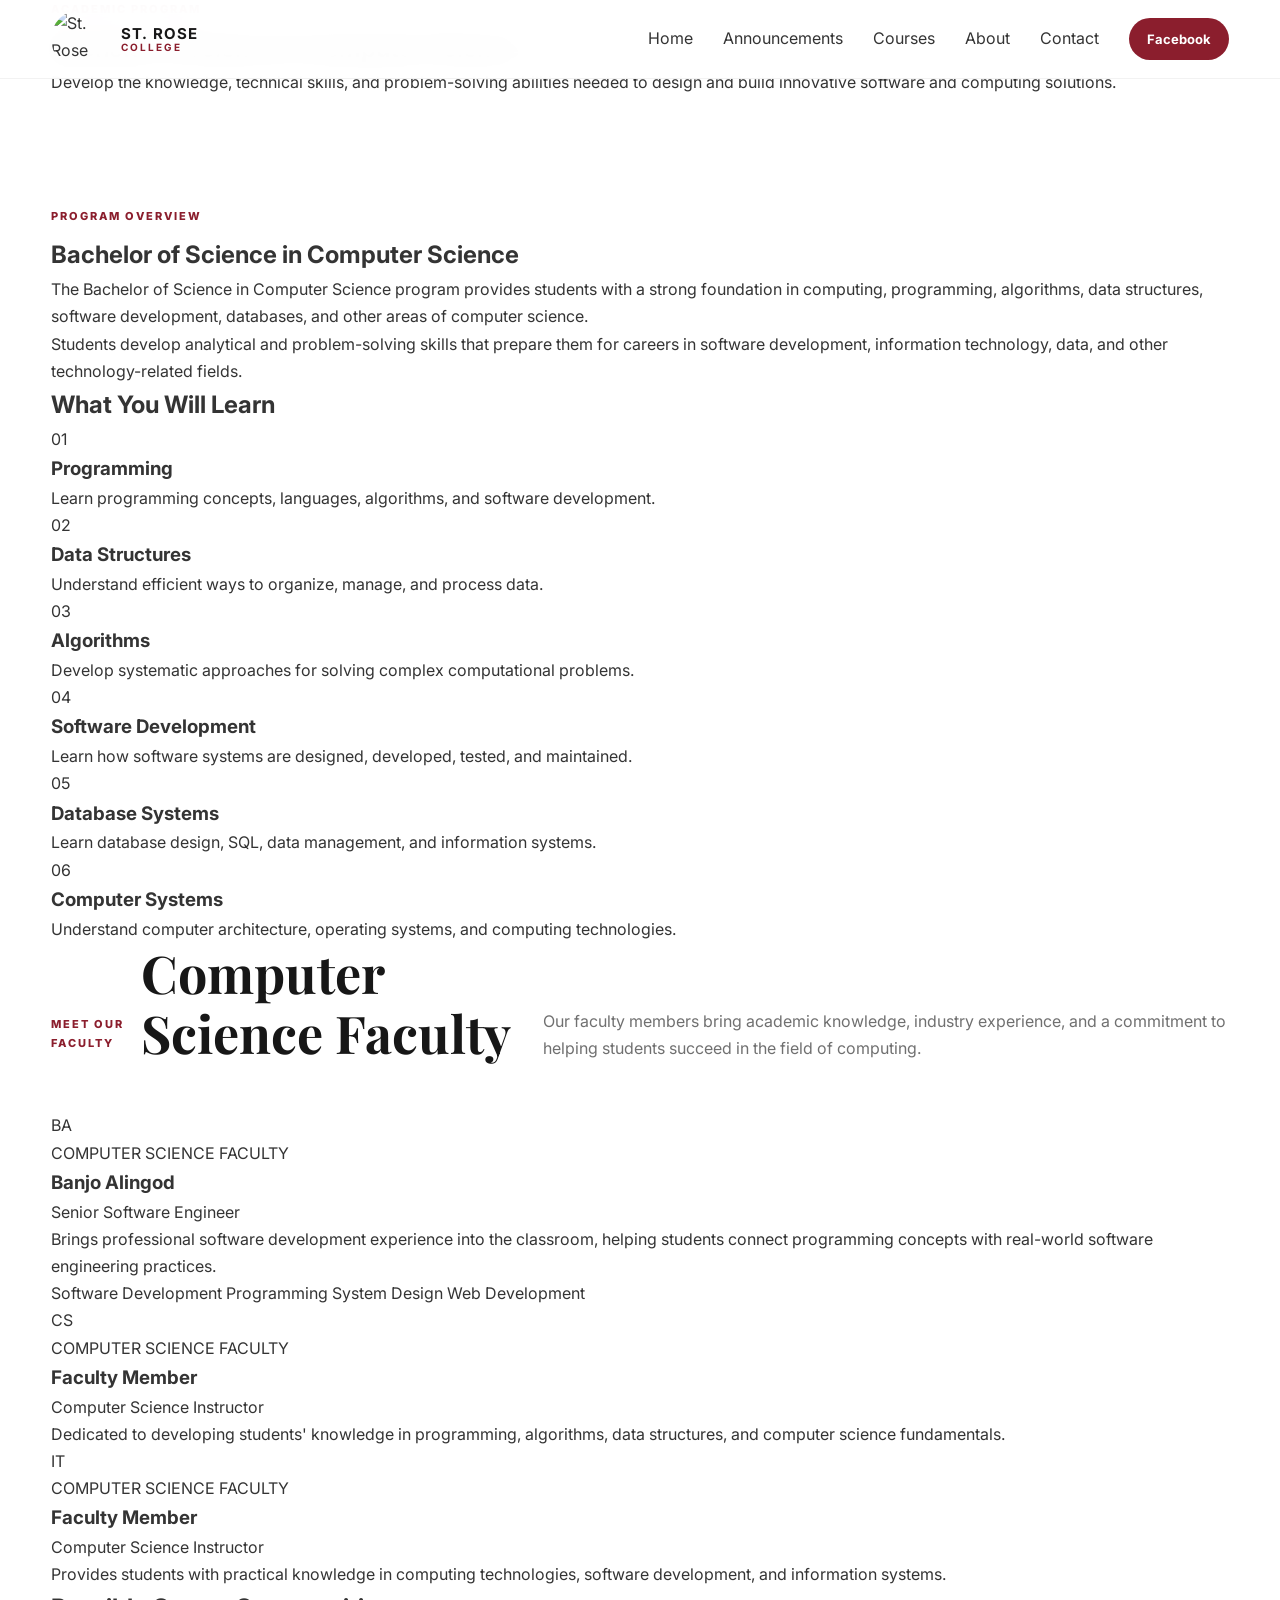
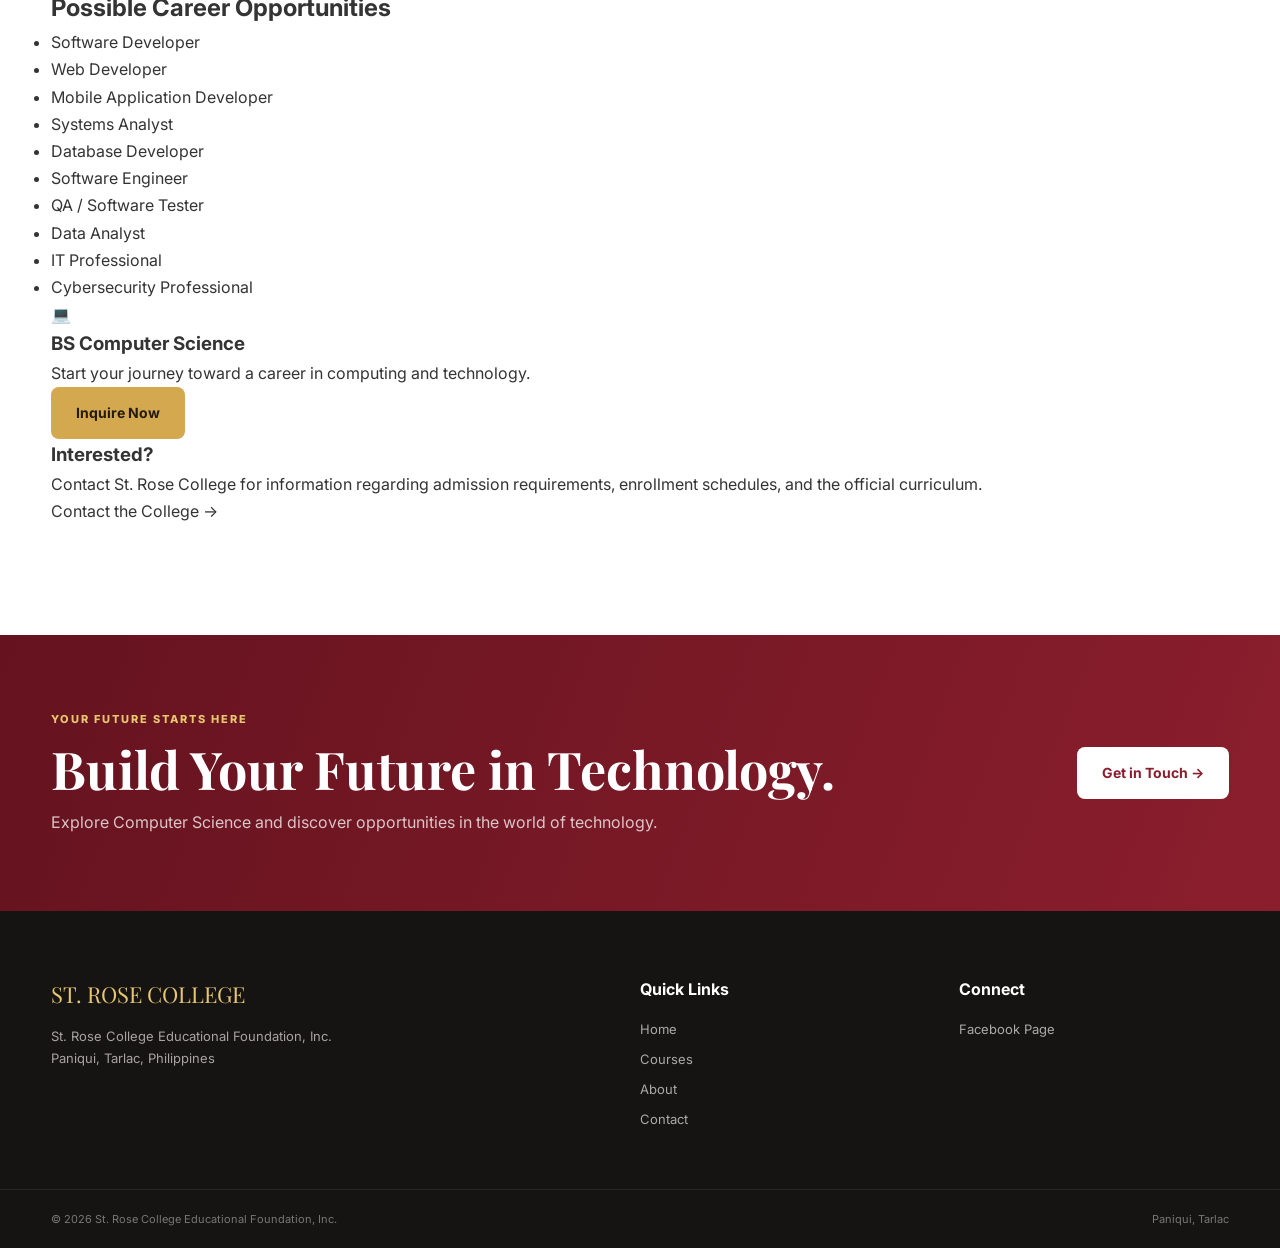
==== computer-science.html @ 17076dbb "Add files via upload" ====
<!DOCTYPE html>
<html lang="en">

<head>

    <meta charset="UTF-8">

    <meta
        name="viewport"
        content="width=device-width, initial-scale=1.0"
    >

    <title>BS Computer Science | St. Rose College</title>

    <link rel="stylesheet" href="style.css">

    <link
        rel="preconnect"
        href="https://fonts.googleapis.com"
    >

    <link
        rel="preconnect"
        href="https://fonts.gstatic.com"
        crossorigin
    >

    <link
        href="https://fonts.googleapis.com/css2?family=Inter:wght@400;500;600;700;800&family=Playfair+Display:wght@600;700;800&display=swap"
        rel="stylesheet"
    >

</head>

<body>


<!-- HEADER -->

<header class="header">

    <div class="container nav-container">

        <a href="index.html" class="logo">

            <img
                src="images/st-rose-logo.jpg"
                alt="St. Rose College Logo"
                class="college-logo"
            >

            <div class="logo-text">

                <strong>ST. ROSE</strong>

                <span>COLLEGE</span>

            </div>

        </a>


        <nav class="navbar">

            <a href="index.html">
                Home
            </a>

            <a href="index.html#announcements">
                Announcements
            </a>

            <a href="index.html#courses">
                Courses
            </a>

            <a href="index.html#about">
                About
            </a>

            <a href="index.html#contact">
                Contact
            </a>

            <a
                href="https://www.facebook.com/officialstrosecollege2002/"
                target="_blank"
                class="nav-facebook"
            >
                Facebook
            </a>

        </nav>

    </div>

</header>


<!-- PROGRAM HERO -->

<section class="program-hero">

    <div class="container">

        <span class="section-label">
            ACADEMIC PROGRAM
        </span>

        <h1>
            Bachelor of Science in
            <span>Computer Science</span>
        </h1>

        <p>
            Develop the knowledge, technical skills, and problem-solving
            abilities needed to design and build innovative software
            and computing solutions.
        </p>

    </div>

</section>


<!-- PROGRAM CONTENT -->

<section class="section">

    <div class="container program-grid">


        <!-- MAIN CONTENT -->

        <main class="program-content">

            <span class="section-label">
                PROGRAM OVERVIEW
            </span>

            <h2>
                Bachelor of Science in Computer Science
            </h2>

            <p>
                The Bachelor of Science in Computer Science program
                provides students with a strong foundation in computing,
                programming, algorithms, data structures, software
                development, databases, and other areas of computer science.
            </p>

            <p>
                Students develop analytical and problem-solving skills
                that prepare them for careers in software development,
                information technology, data, and other technology-related
                fields.
            </p>


            <h2 class="program-subtitle">
                What You Will Learn
            </h2>

            <div class="learning-grid">

                <div class="learning-card">
                    <span>01</span>
                    <h3>Programming</h3>
                    <p>
                        Learn programming concepts, languages,
                        algorithms, and software development.
                    </p>
                </div>

                <div class="learning-card">
                    <span>02</span>
                    <h3>Data Structures</h3>
                    <p>
                        Understand efficient ways to organize,
                        manage, and process data.
                    </p>
                </div>

                <div class="learning-card">
                    <span>03</span>
                    <h3>Algorithms</h3>
                    <p>
                        Develop systematic approaches for solving
                        complex computational problems.
                    </p>
                </div>

                <div class="learning-card">
                    <span>04</span>
                    <h3>Software Development</h3>
                    <p>
                        Learn how software systems are designed,
                        developed, tested, and maintained.
                    </p>
                </div>

                <div class="learning-card">
                    <span>05</span>
                    <h3>Database Systems</h3>
                    <p>
                        Learn database design, SQL, data management,
                        and information systems.
                    </p>
                </div>

                <div class="learning-card">
                    <span>06</span>
                    <h3>Computer Systems</h3>
                    <p>
                        Understand computer architecture, operating
                        systems, and computing technologies.
                    </p>
                </div>

            </div>

<!-- =========================================
     COMPUTER SCIENCE FACULTY
     ========================================= -->

<section class="faculty-section">

    <div class="section-heading">

        <span class="section-label">
            MEET OUR FACULTY
        </span>

        <h2>
            Computer Science Faculty
        </h2>

        <p>
            Our faculty members bring academic knowledge,
            industry experience, and a commitment to helping
            students succeed in the field of computing.
        </p>

    </div>


    <div class="faculty-grid">

        <!-- BANJO ALINGOD -->

        <article class="faculty-card featured-faculty">

            <div class="faculty-photo">

                <div class="faculty-initials">
                    BA
                </div>

            </div>

            <div class="faculty-info">

                <span class="faculty-role">
                    COMPUTER SCIENCE FACULTY
                </span>

                <h3>
                    Banjo Alingod
                </h3>

                <p class="faculty-position">
                    Senior Software Engineer
                </p>

                <p>
                    Brings professional software development experience
                    into the classroom, helping students connect
                    programming concepts with real-world software
                    engineering practices.
                </p>

                <div class="faculty-skills">

                    <span>Software Development</span>
                    <span>Programming</span>
                    <span>System Design</span>
                    <span>Web Development</span>

                </div>

            </div>

        </article>


        <!-- FACULTY 2 -->

        <article class="faculty-card">

            <div class="faculty-photo">

                <div class="faculty-initials">
                    CS
                </div>

            </div>

            <div class="faculty-info">

                <span class="faculty-role">
                    COMPUTER SCIENCE FACULTY
                </span>

                <h3>
                    Faculty Member
                </h3>

                <p class="faculty-position">
                    Computer Science Instructor
                </p>

                <p>
                    Dedicated to developing students' knowledge in
                    programming, algorithms, data structures, and
                    computer science fundamentals.
                </p>

            </div>

        </article>


        <!-- FACULTY 3 -->

        <article class="faculty-card">

            <div class="faculty-photo">

                <div class="faculty-initials">
                    IT
                </div>

            </div>

            <div class="faculty-info">

                <span class="faculty-role">
                    COMPUTER SCIENCE FACULTY
                </span>

                <h3>
                    Faculty Member
                </h3>

                <p class="faculty-position">
                    Computer Science Instructor
                </p>

                <p>
                    Provides students with practical knowledge in
                    computing technologies, software development,
                    and information systems.
                </p>

            </div>

        </article>

    </div>

</section>


            <h2 class="program-subtitle">
                Possible Career Opportunities
            </h2>

            <ul class="career-list">

                <li>Software Developer</li>

                <li>Web Developer</li>

                <li>Mobile Application Developer</li>

                <li>Systems Analyst</li>

                <li>Database Developer</li>

                <li>Software Engineer</li>

                <li>QA / Software Tester</li>

                <li>Data Analyst</li>

                <li>IT Professional</li>

                <li>Cybersecurity Professional</li>

            </ul>

        </main>


        <!-- SIDEBAR -->

        <aside class="program-sidebar">

            <div class="program-card">

                <div class="program-card-icon">
                    💻
                </div>

                <h3>
                    BS Computer Science
                </h3>

                <p>
                    Start your journey toward a career
                    in computing and technology.
                </p>

                <a
                    href="index.html#contact"
                    class="btn btn-primary"
                >
                    Inquire Now
                </a>

            </div>


            <div class="program-card">

                <h3>
                    Interested?
                </h3>

                <p>
                    Contact St. Rose College for information
                    regarding admission requirements,
                    enrollment schedules, and the official
                    curriculum.
                </p>

                <a
                    href="https://www.facebook.com/officialstrosecollege2002/"
                    target="_blank"
                    class="course-link"
                >
                    Contact the College →
                </a>

            </div>

        </aside>

    </div>

</section>


<!-- CTA -->

<section class="cta">

    <div class="container cta-content">

        <div>

            <span class="section-label">
                YOUR FUTURE STARTS HERE
            </span>

            <h2>
                Build Your Future in Technology.
            </h2>

            <p>
                Explore Computer Science and discover
                opportunities in the world of technology.
            </p>

        </div>

        <a
            href="index.html#contact"
            class="btn btn-light"
        >
            Get in Touch →
        </a>

    </div>

</section>


<!-- FOOTER -->

<footer class="footer">

    <div class="container footer-grid">

        <div>

            <div class="footer-logo">
                ST. ROSE COLLEGE
            </div>

            <p>
                St. Rose College Educational Foundation, Inc.
            </p>

            <p>
                Paniqui, Tarlac, Philippines
            </p>

        </div>


        <div>

            <h4>
                Quick Links
            </h4>

            <a href="index.html">
                Home
            </a>

            <a href="index.html#courses">
                Courses
            </a>

            <a href="index.html#about">
                About
            </a>

            <a href="index.html#contact">
                Contact
            </a>

        </div>


        <div>

            <h4>
                Connect
            </h4>

            <a
                href="https://www.facebook.com/officialstrosecollege2002/"
                target="_blank"
            >
                Facebook Page
            </a>

        </div>

    </div>


    <div class="footer-bottom">

        <div class="container">

            <span>
                © <span id="year"></span>
                St. Rose College Educational Foundation, Inc.
            </span>

            <span>
                Paniqui, Tarlac
            </span>

        </div>

    </div>

</footer>


<script>

    document.getElementById("year").textContent =
        new Date().getFullYear();

</script>

</body>

</html>
---- style.css ----
/* =========================================
   ST. ROSE COLLEGE WEBSITE
   ========================================= */

:root {
    --primary: #8b1e2d;
    --primary-dark: #65131f;
    --secondary: #d4a84f;

    --dark: #171717;
    --text: #343434;
    --muted: #707070;

    --light: #f7f5f1;
    --white: #ffffff;

    --border: #e7e2da;

    --shadow:
        0 20px 50px rgba(0, 0, 0, 0.08);

    --radius: 16px;
}


/* =========================================
   RESET
   ========================================= */

* {
    margin: 0;
    padding: 0;
    box-sizing: border-box;
}

html {
    scroll-behavior: smooth;
}

body {
    font-family: "Inter", sans-serif;
    color: var(--text);
    background: var(--white);
    line-height: 1.7;
}

a {
    color: inherit;
    text-decoration: none;
}

button {
    font-family: inherit;
}

.container {
    width: min(1180px, 92%);
    margin: auto;
}


/* =========================================
   HEADER
   ========================================= */

.header {
    position: fixed;
    top: 0;
    left: 0;
    width: 100%;
    z-index: 1000;

    background: rgba(255, 255, 255, 0.96);

    border-bottom: 1px solid rgba(0, 0, 0, 0.05);

    backdrop-filter: blur(15px);
}

.nav-container {
    min-height: 78px;

    display: flex;
    align-items: center;
    justify-content: space-between;
}


/* LOGO */

.logo {
    display: flex;
    align-items: center;
    gap: 12px;
}

.college-logo {
    width: 58px;
    height: 58px;
    object-fit: contain;
    border-radius: 50%;
    display: block;
}

.logo-text {
    display: flex;
    flex-direction: column;
    line-height: 1.05;
}

.logo-text strong {
    font-size: 15px;
    letter-spacing: 1px;
    color: #171717;
}

.logo-text span {
    color: #8b1e2d;
    font-size: 10px;
    letter-spacing: 2px;
    font-weight: 700;
}

/* NAVIGATION */

.navbar {
    display: flex;
    align-items: center;
    gap: 30px;
}

.nav-link {
    font-size: 14px;
    font-weight: 600;
    color: var(--text);

    transition: 0.3s;
}

.nav-link:hover,
.nav-link.active {
    color: var(--primary);
}

.nav-facebook {
    padding: 10px 18px;

    border-radius: 30px;

    background: var(--primary);

    color: var(--white);

    font-size: 13px;
    font-weight: 700;

    transition: 0.3s;
}

.nav-facebook:hover {
    background: var(--primary-dark);
    transform: translateY(-2px);
}

.menu-toggle {
    display: none;

    border: 0;
    background: transparent;

    font-size: 28px;

    cursor: pointer;
}


/* =========================================
   HERO
   ========================================= */

.hero {
    min-height: 780px;

    position: relative;

    display: flex;
    align-items: center;

    background:
        linear-gradient(
            120deg,
            #3e0d15,
            #7f1c2b 55%,
            #3e0d15
        );

    color: var(--white);

    overflow: hidden;
}

.hero::before {
    content: "";

    position: absolute;

    width: 600px;
    height: 600px;

    border-radius: 50%;

    border: 1px solid rgba(255, 255, 255, 0.12);

    right: -200px;
    top: -150px;
}

.hero::after {
    content: "";

    position: absolute;

    width: 400px;
    height: 400px;

    border-radius: 50%;

    border: 1px solid rgba(212, 168, 79, 0.2);

    left: -180px;
    bottom: -150px;
}

.hero-content {
    position: relative;
    z-index: 2;

    max-width: 800px;

    padding-top: 80px;
}

.hero-badge {
    display: inline-block;

    padding: 8px 14px;

    margin-bottom: 22px;

    border: 1px solid rgba(255,255,255,.35);

    border-radius: 30px;

    color: #f3d98e;

    font-size: 11px;

    font-weight: 800;

    letter-spacing: 2px;
}

.hero h1 {
    max-width: 780px;

    font-family: "Playfair Display", serif;

    font-size: clamp(48px, 7vw, 82px);

    line-height: 1.05;

    margin-bottom: 25px;
}

.hero h1 span {
    color: #e7c66f;
}

.hero p {
    max-width: 680px;

    font-size: 18px;

    color: rgba(255,255,255,.82);

    margin-bottom: 35px;
}

.hero-buttons {
    display: flex;
    gap: 15px;
    flex-wrap: wrap;
}


/* BUTTONS */

.btn {
    display: inline-flex;

    align-items: center;
    justify-content: center;

    padding: 14px 25px;

    border-radius: 8px;

    font-size: 14px;
    font-weight: 700;

    border: 0;

    cursor: pointer;

    transition: .3s;
}

.btn-primary {
    background: var(--secondary);
    color: #241b0c;
}

.btn-primary:hover {
    transform: translateY(-3px);

    box-shadow: 0 10px 25px rgba(0,0,0,.18);
}

.btn-outline {
    border: 1px solid rgba(255,255,255,.5);

    color: white;
}

.btn-outline:hover {
    background: white;
    color: var(--primary);
}

.btn-light {
    background: white;
    color: var(--primary);
}

.hero-scroll {
    position: absolute;

    bottom: 30px;
    left: 50%;

    transform: translateX(-50%);

    display: flex;
    flex-direction: column;

    align-items: center;

    color: rgba(255,255,255,.65);

    font-size: 11px;

    letter-spacing: 1px;
}


/* =========================================
   QUICK INFO
   ========================================= */

.quick-info {
    position: relative;

    margin-top: -55px;

    z-index: 10;
}

.quick-grid {
    display: grid;

    grid-template-columns: repeat(3, 1fr);

    background: white;

    box-shadow: var(--shadow);

    border-radius: var(--radius);

    overflow: hidden;
}

.quick-card {
    padding: 28px;

    display: flex;

    align-items: center;

    gap: 18px;

    border-right: 1px solid var(--border);
}

.quick-card:last-child {
    border: 0;
}

.quick-icon {
    width: 48px;
    height: 48px;

    display: grid;
    place-items: center;

    background: #f7e9d1;

    border-radius: 12px;

    font-size: 22px;
}

.quick-card strong {
    display: block;

    font-size: 14px;
}

.quick-card span {
    display: block;

    color: var(--muted);

    font-size: 12px;
}


/* =========================================
   SECTIONS
   ========================================= */

.section {
    padding: 110px 0;
}

.section-heading {
    display: flex;

    justify-content: space-between;

    align-items: end;

    margin-bottom: 50px;
}

.section-heading.centered {
    display: block;

    text-align: center;

    max-width: 720px;

    margin-left: auto;
    margin-right: auto;
}

.section-label {
    display: block;

    margin-bottom: 10px;

    color: var(--primary);

    font-size: 11px;

    font-weight: 800;

    letter-spacing: 2px;
}

.section-heading h2,
.about-content h2,
.cta h2 {
    font-family: "Playfair Display", serif;

    color: var(--dark);

    font-size: clamp(35px, 5vw, 52px);

    line-height: 1.15;
}

.section-heading p {
    margin-top: 15px;

    color: var(--muted);
}

.view-all {
    border: 0;

    background: transparent;

    color: var(--primary);

    font-weight: 700;

    cursor: pointer;
}


/* =========================================
   ANNOUNCEMENTS
   ========================================= */

.announcements {
    background: var(--light);
}

.announcement-grid {
    display: grid;

    grid-template-columns: repeat(3, 1fr);

    gap: 24px;
}

.announcement-card {
    background: white;

    border: 1px solid var(--border);

    border-radius: var(--radius);

    padding: 28px;

    display: flex;

    gap: 20px;

    transition: .3s;
}

.announcement-card:hover {
    transform: translateY(-7px);

    box-shadow: var(--shadow);
}

.announcement-date {
    flex-shrink: 0;

    width: 52px;
    height: 62px;

    display: flex;

    flex-direction: column;

    justify-content: center;
    align-items: center;

    background: var(--primary);

    color: white;

    border-radius: 10px;
}

.announcement-date strong {
    font-size: 20px;
    line-height: 1;
}

.announcement-date span {
    font-size: 9px;

    letter-spacing: 1px;
}

.announcement-tag {
    color: var(--primary);

    font-size: 9px;

    font-weight: 800;

    letter-spacing: 1.5px;
}

.announcement-content h3 {
    margin: 7px 0;

    color: var(--dark);

    font-size: 18px;

    line-height: 1.35;
}

.announcement-content p {
    color: var(--muted);

    font-size: 13px;

    margin-bottom: 15px;
}

.read-more {
    border: 0;

    background: transparent;

    color: var(--primary);

    font-size: 12px;

    font-weight: 800;

    cursor: pointer;
}


/* =========================================
   COURSES
   ========================================= */

.course-grid {
    display: grid;

    grid-template-columns: repeat(4, 1fr);

    gap: 20px;
}

.course-card {
    position: relative;

    padding: 32px 25px;

    border: 1px solid var(--border);

    border-radius: var(--radius);

    background: white;

    overflow: hidden;

    transition: .3s;
}

.course-card:hover {
    transform: translateY(-8px);

    border-color: #d9b866;

    box-shadow: var(--shadow);
}

.course-number {
    position: absolute;

    top: 15px;
    right: 20px;

    color: #e7e0d7;

    font-size: 30px;

    font-weight: 800;
}

.course-icon {
    width: 55px;
    height: 55px;

    display: grid;
    place-items: center;

    margin-bottom: 20px;

    background: #f8ecdb;

    border-radius: 14px;

    font-size: 25px;
}

.course-card h3 {
    margin-bottom: 12px;

    color: var(--dark);

    font-size: 18px;

    line-height: 1.35;
}

.course-card p {
    color: var(--muted);

    font-size: 13px;

    margin-bottom: 18px;
}

.course-card a {
    color: var(--primary);

    font-size: 12px;

    font-weight: 800;
}

.course-note {
    margin-top: 30px;

    padding: 18px 22px;

    border-left: 4px solid var(--secondary);

    background: #faf7f1;

    color: var(--muted);

    font-size: 13px;
}


/* =========================================
   ABOUT
   ========================================= */

.about-section {
    background: var(--light);
}

.about-grid {
    display: grid;

    grid-template-columns: 1fr 1fr;

    gap: 80px;

    align-items: center;
}

.about-image {
    min-height: 500px;

    border-radius: 20px;

    background:
        linear-gradient(
            145deg,
            #7d1928,
            #3c0c14
        );

    display: grid;

    place-items: center;

    position: relative;

    overflow: hidden;
}

.about-image::before {
    content: "";

    position: absolute;

    width: 300px;
    height: 300px;

    border: 1px solid rgba(255,255,255,.2);

    border-radius: 50%;
}

.image-placeholder {
    position: relative;

    z-index: 2;

    color: white;

    text-align: center;
}

.image-placeholder span {
    display: block;

    font-size: 14px;

    letter-spacing: 5px;
}

.image-placeholder strong {
    display: block;

    margin: 10px 0;

    color: #e7c66f;

    font-family: "Playfair Display", serif;

    font-size: 55px;
}

.image-placeholder small {
    letter-spacing: 3px;
}

.about-content h2 {
    margin-bottom: 25px;
}

.about-content h2 span {
    color: var(--primary);
}

.about-content p {
    color: var(--muted);

    margin-bottom: 18px;
}

.about-stats {
    display: flex;

    gap: 35px;

    margin-top: 35px;

    padding-top: 25px;

    border-top: 1px solid var(--border);
}

.about-stats strong {
    display: block;

    color: var(--primary);

    font-size: 25px;
}

.about-stats span {
    font-size: 11px;

    color: var(--muted);
}


/* =========================================
   CTA
   ========================================= */

.cta {
    padding: 75px 0;

    background:
        linear-gradient(
            110deg,
            var(--primary-dark),
            var(--primary)
        );

    color: white;
}

.cta-content {
    display: flex;

    align-items: center;

    justify-content: space-between;

    gap: 30px;
}

.cta .section-label {
    color: #e7c66f;
}

.cta h2 {
    color: white;

    margin-bottom: 10px;
}

.cta p {
    color: rgba(255,255,255,.75);
}


/* =========================================
   CONTACT
   ========================================= */

.contact-grid {
    display: grid;

    grid-template-columns: repeat(3, 1fr);

    gap: 25px;
}

.contact-card {
    padding: 35px;

    text-align: center;

    border: 1px solid var(--border);

    border-radius: var(--radius);

    transition: .3s;
}

.contact-card:hover {
    transform: translateY(-5px);

    box-shadow: var(--shadow);
}

.contact-icon {
    width: 60px;
    height: 60px;

    margin: 0 auto 20px;

    display: grid;
    place-items: center;

    border-radius: 50%;

    background: #f8ecdb;

    font-size: 25px;
}

.contact-card h3 {
    color: var(--dark);

    margin-bottom: 10px;
}

.contact-card p {
    color: var(--muted);

    font-size: 13px;
}

.contact-card a {
    display: inline-block;

    margin-top: 12px;

    color: var(--primary);

    font-size: 12px;

    font-weight: 800;
}


/* =========================================
   FOOTER
   ========================================= */

.footer {
    background: #161313;

    color: white;

    padding-top: 65px;
}

.footer-grid {
    display: grid;

    grid-template-columns: 2fr 1fr 1fr;

    gap: 50px;

    padding-bottom: 50px;
}

.footer-logo {
    color: #e7c66f;

    font-family: "Playfair Display", serif;

    font-size: 22px;

    margin-bottom: 12px;
}

.footer p {
    color: #a9a3a3;

    font-size: 13px;
}

.footer h4 {
    margin-bottom: 15px;
}

.footer-grid a {
    display: block;

    color: #aaa;

    font-size: 13px;

    margin-bottom: 8px;

    transition: .2s;
}

.footer-grid a:hover {
    color: white;
}

.footer-bottom {
    padding: 20px 0;

    border-top: 1px solid rgba(255,255,255,.08);

    color: #777;

    font-size: 11px;
}

.footer-bottom .container {
    display: flex;

    justify-content: space-between;
}


/* =========================================
   MODAL
   ========================================= */

.modal {
    position: fixed;

    inset: 0;

    z-index: 2000;

    background: rgba(0,0,0,.65);

    display: none;

    align-items: center;

    justify-content: center;

    padding: 20px;
}

.modal.show {
    display: flex;
}

.modal-box {
    position: relative;

    width: min(550px, 100%);

    background: white;

    border-radius: 18px;

    padding: 40px;

    box-shadow: 0 30px 80px rgba(0,0,0,.25);

    animation: modalIn .25s ease;
}

@keyframes modalIn {
    from {
        opacity: 0;
        transform: translateY(20px);
    }

    to {
        opacity: 1;
        transform: translateY(0);
    }
}

.modal-box h2 {
    font-family: "Playfair Display", serif;

    color: var(--dark);

    font-size: 32px;

    margin-bottom: 15px;
}

.modal-box p {
    color: var(--muted);

    margin-bottom: 25px;
}

.modal-close {
    position: absolute;

    top: 15px;
    right: 18px;

    width: 35px;
    height: 35px;

    border: 0;

    border-radius: 50%;

    background: #f2f2f2;

    font-size: 22px;

    cursor: pointer;
}


/* =========================================
   RESPONSIVE
   ========================================= */

@media (max-width: 1000px) {

    .course-grid {
        grid-template-columns: repeat(2, 1fr);
    }

    .announcement-grid {
        grid-template-columns: 1fr;
    }

    .about-grid {
        gap: 40px;
    }

}


@media (max-width: 800px) {

    .navbar {
        position: absolute;

        top: 78px;
        left: 0;

        width: 100%;

        background: white;

        padding: 25px;

        flex-direction: column;

        align-items: stretch;

        gap: 18px;

        box-shadow: 0 15px 30px rgba(0,0,0,.08);

        display: none;
    }

    .navbar.open {
        display: flex;
    }

    .nav-facebook {
        text-align: center;
    }

    .menu-toggle {
        display: block;
    }

    .quick-grid {
        grid-template-columns: 1fr;
    }

    .quick-card {
        border-right: 0;
        border-bottom: 1px solid var(--border);
    }

    .about-grid {
        grid-template-columns: 1fr;
    }

    .about-image {
        min-height: 350px;
    }

    .cta-content {
        flex-direction: column;

        align-items: flex-start;
    }

    .contact-grid {
        grid-template-columns: 1fr;
    }

    .footer-grid {
        grid-template-columns: 1fr;
    }

}


@media (max-width: 600px) {

    .hero {
        min-height: 700px;
    }

    .hero h1 {
        font-size: 48px;
    }

    .hero p {
        font-size: 15px;
    }

    .section {
        padding: 80px 0;
    }

    .section-heading {
        display: block;
    }

    .view-all {
        margin-top: 15px;
    }

    .course-grid {
        grid-template-columns: 1fr;
    }

    .announcement-card {
        flex-direction: column;
    }

    .announcement-date {
        width: 55px;
    }

    .about-stats {
        gap: 18px;
        flex-wrap: wrap;
    }

    .footer-bottom .container {
        flex-direction: column;
        gap: 5px;
    }
       .college-logo {
        width: 48px;
        height: 48px;
    }

    .logo-text strong {
        font-size: 13px;
    }

    .logo-text span {
        font-size: 8px;
    }

}
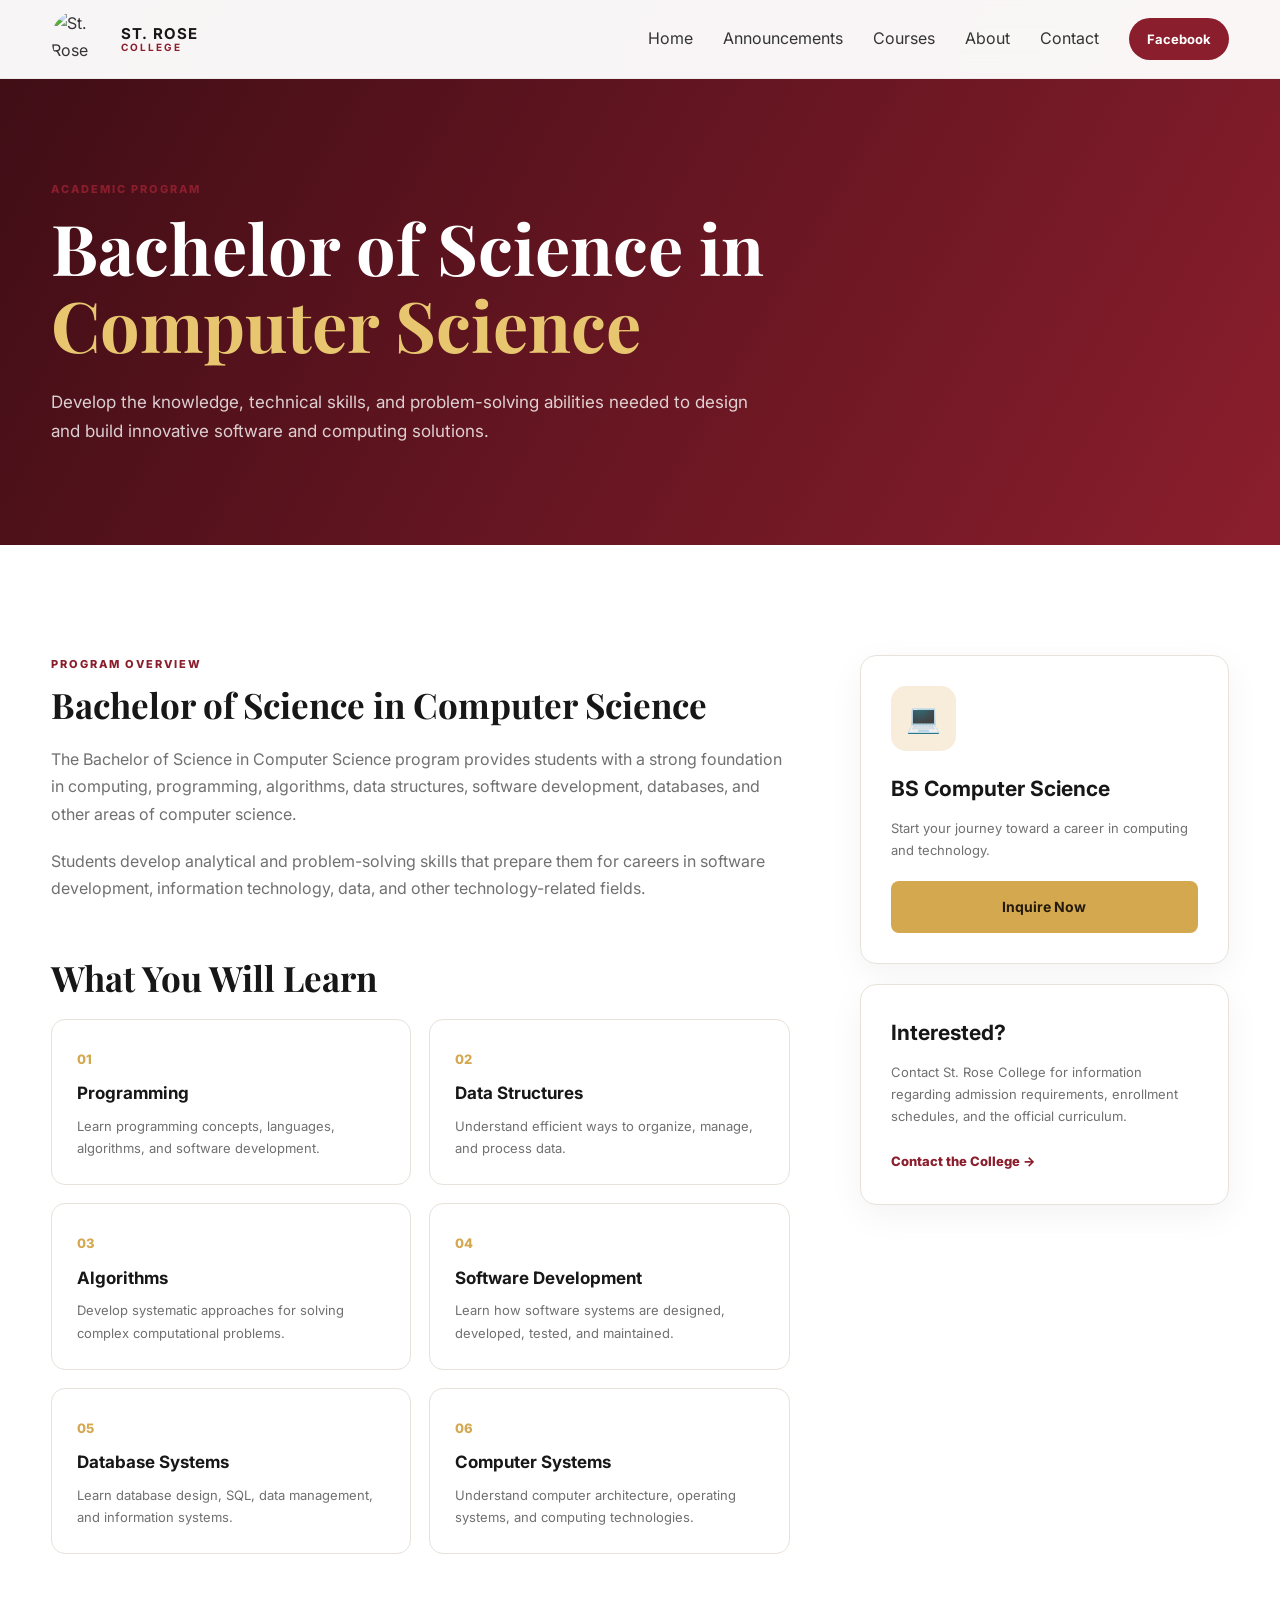
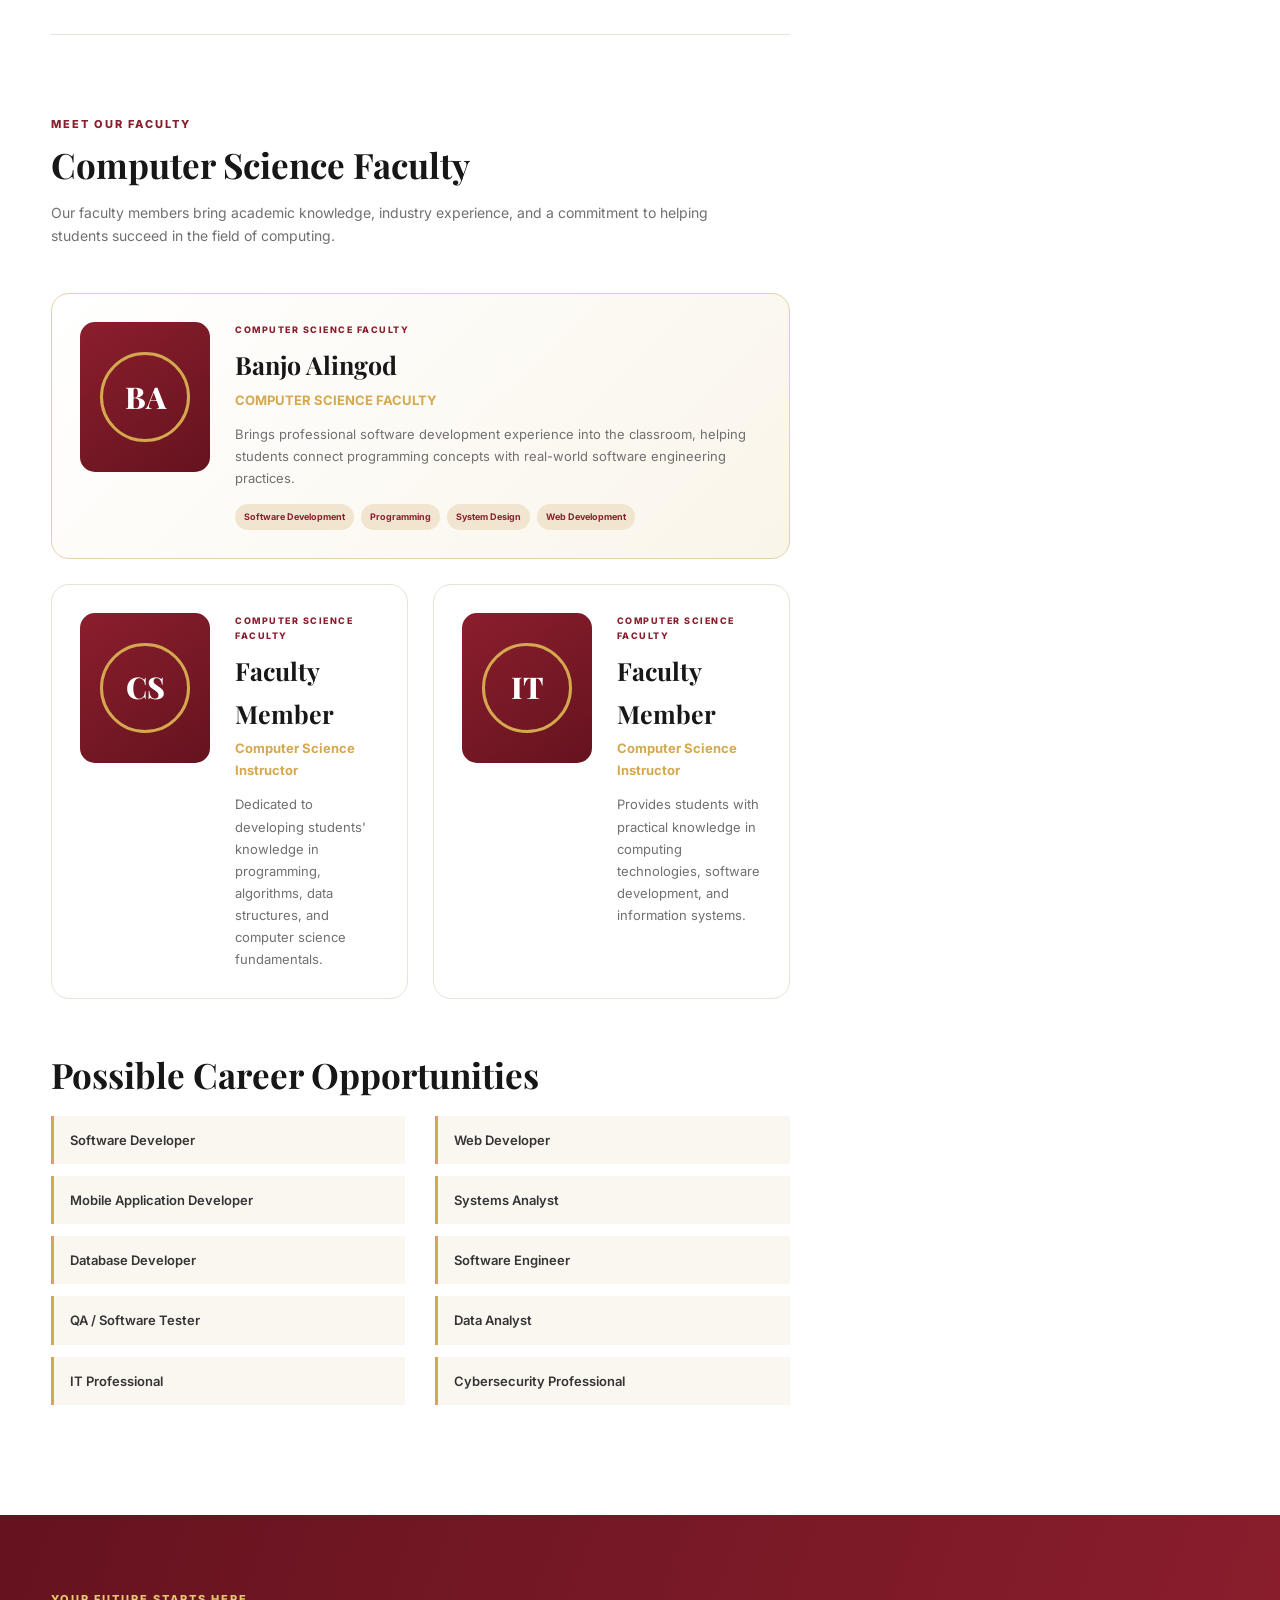
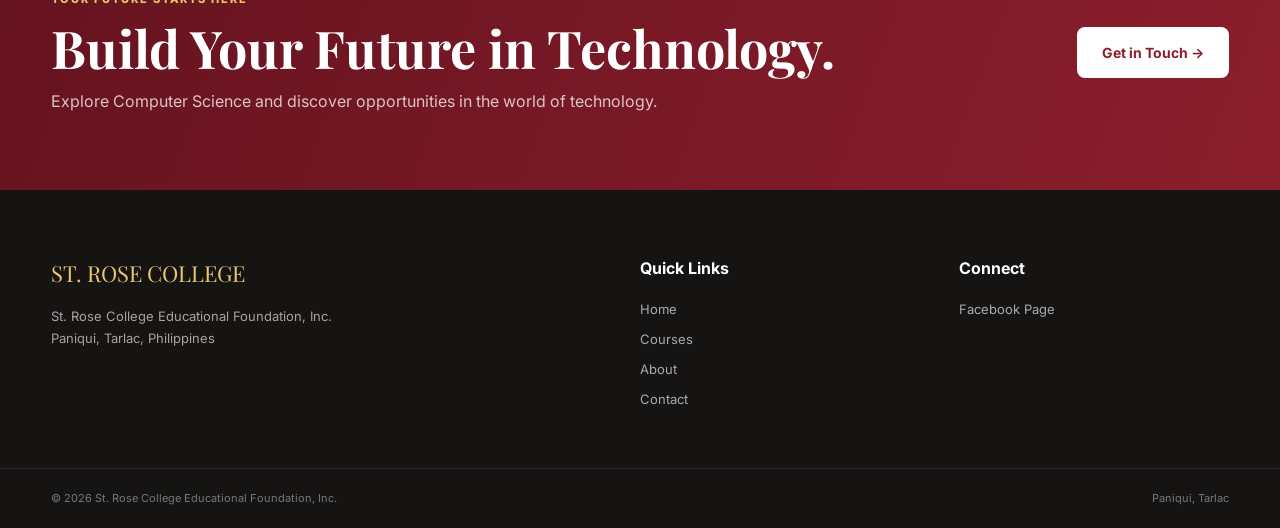
==== commit dac1bc01: "Update computer-science.html" ====
--- a/computer-science.html
+++ b/computer-science.html
@@ -269,7 +269,7 @@
                 </h3>
 
                 <p class="faculty-position">
-                    Senior Software Engineer
+                    COMPUTER SCIENCE FACULTY
                 </p>
 
                 <p>
@@ -591,4 +591,4 @@
 
 </body>
 
-</html>+</html>
--- a/style.css
+++ b/style.css
@@ -1285,3 +1285,498 @@
     }
 
 }
+
+/* =========================================
+   PROGRAM PAGE
+   ========================================= */
+
+.program-hero {
+    padding: 180px 0 100px;
+
+    background:
+        linear-gradient(
+            120deg,
+            #3e0d15,
+            #8b1e2d
+        );
+
+    color: white;
+}
+
+.program-hero h1 {
+    max-width: 850px;
+
+    font-family: "Playfair Display", serif;
+
+    font-size: clamp(42px, 6vw, 70px);
+
+    line-height: 1.1;
+
+    margin-bottom: 25px;
+}
+
+.program-hero h1 span {
+    color: #e7c66f;
+}
+
+.program-hero p {
+    max-width: 700px;
+
+    color: rgba(255,255,255,.8);
+
+    font-size: 17px;
+}
+
+
+/* PROGRAM LAYOUT */
+
+.program-grid {
+    display: grid;
+
+    grid-template-columns: 2fr 1fr;
+
+    gap: 70px;
+
+    align-items: start;
+}
+
+.program-content h2 {
+    font-family: "Playfair Display", serif;
+
+    color: var(--dark);
+
+    font-size: 35px;
+
+    line-height: 1.2;
+
+    margin-bottom: 20px;
+}
+
+.program-content > p {
+    color: var(--muted);
+
+    margin-bottom: 20px;
+}
+
+.program-subtitle {
+    margin-top: 55px;
+}
+
+
+/* LEARNING CARDS */
+
+.learning-grid {
+    display: grid;
+
+    grid-template-columns: repeat(2, 1fr);
+
+    gap: 18px;
+}
+
+.learning-card {
+    padding: 25px;
+
+    border: 1px solid var(--border);
+
+    border-radius: 14px;
+
+    transition: .3s;
+}
+
+.learning-card:hover {
+    transform: translateY(-5px);
+
+    box-shadow: var(--shadow);
+
+    border-color: #d9b866;
+}
+
+.learning-card span {
+    color: var(--secondary);
+
+    font-weight: 800;
+
+    font-size: 13px;
+}
+
+.learning-card h3 {
+    margin: 7px 0;
+
+    color: var(--dark);
+
+    font-size: 17px;
+}
+
+.learning-card p {
+    color: var(--muted);
+
+    font-size: 13px;
+}
+
+
+/* CAREER LIST */
+
+.career-list {
+    display: grid;
+
+    grid-template-columns: repeat(2, 1fr);
+
+    gap: 12px 30px;
+
+    padding: 0;
+
+    list-style: none;
+}
+
+.career-list li {
+    padding: 13px 16px;
+
+    background: #faf7f1;
+
+    border-left: 3px solid var(--secondary);
+
+    font-size: 13px;
+
+    font-weight: 600;
+}
+
+
+/* SIDEBAR */
+
+.program-sidebar {
+    position: sticky;
+
+    top: 110px;
+}
+
+.program-card {
+    padding: 30px;
+
+    margin-bottom: 20px;
+
+    background: white;
+
+    border: 1px solid var(--border);
+
+    border-radius: 16px;
+
+    box-shadow: 0 10px 35px rgba(0,0,0,.05);
+}
+
+.program-card-icon {
+    width: 65px;
+    height: 65px;
+
+    display: grid;
+
+    place-items: center;
+
+    background: #f8ecdb;
+
+    border-radius: 15px;
+
+    font-size: 28px;
+
+    margin-bottom: 20px;
+}
+
+.program-card h3 {
+    color: var(--dark);
+
+    font-size: 21px;
+
+    margin-bottom: 10px;
+}
+
+.program-card p {
+    color: var(--muted);
+
+    font-size: 13px;
+
+    margin-bottom: 20px;
+}
+
+.program-card .btn {
+    width: 100%;
+}
+
+.course-link {
+    color: var(--primary);
+
+    font-size: 13px;
+
+    font-weight: 800;
+}
+
+
+/* MOBILE */
+
+@media (max-width: 800px) {
+
+    .program-grid {
+        grid-template-columns: 1fr;
+
+        gap: 40px;
+    }
+
+    .program-sidebar {
+        position: static;
+    }
+
+}
+
+
+@media (max-width: 600px) {
+
+    .program-hero {
+        padding: 150px 0 80px;
+    }
+
+    .learning-grid {
+        grid-template-columns: 1fr;
+    }
+
+    .career-list {
+        grid-template-columns: 1fr;
+    }
+
+}
+
+/* =========================================
+   FACULTY SECTION
+   ========================================= */
+
+.faculty-section {
+    margin-top: 80px;
+    padding-top: 80px;
+
+    border-top: 1px solid var(--border);
+}
+
+.faculty-section .section-heading {
+    display: block;
+
+    max-width: 700px;
+
+    margin-bottom: 45px;
+}
+
+.faculty-section .section-heading h2 {
+    margin-bottom: 15px;
+}
+
+.faculty-section .section-heading p {
+    color: var(--muted);
+
+    font-size: 14px;
+}
+
+
+/* FACULTY GRID */
+
+.faculty-grid {
+    display: grid;
+
+    grid-template-columns: repeat(2, 1fr);
+
+    gap: 25px;
+}
+
+
+/* FACULTY CARD */
+
+.faculty-card {
+    display: flex;
+
+    gap: 25px;
+
+    padding: 28px;
+
+    background: white;
+
+    border: 1px solid var(--border);
+
+    border-radius: 18px;
+
+    transition: .3s;
+}
+
+.faculty-card:hover {
+    transform: translateY(-6px);
+
+    box-shadow: var(--shadow);
+
+    border-color: #d9b866;
+}
+
+
+/* FEATURED FACULTY */
+
+.featured-faculty {
+    grid-column: span 2;
+
+    background:
+        linear-gradient(
+            135deg,
+            #fff,
+            #faf5ea
+        );
+
+    border-color: #e3d2a7;
+}
+
+
+/* FACULTY PHOTO */
+
+.faculty-photo {
+    width: 130px;
+    height: 150px;
+
+    flex-shrink: 0;
+
+    display: grid;
+
+    place-items: center;
+
+    border-radius: 15px;
+
+    background:
+        linear-gradient(
+            145deg,
+            var(--primary),
+            var(--primary-dark)
+        );
+
+    overflow: hidden;
+}
+
+.faculty-initials {
+    width: 90px;
+    height: 90px;
+
+    display: grid;
+
+    place-items: center;
+
+    border-radius: 50%;
+
+    border: 3px solid var(--secondary);
+
+    color: white;
+
+    font-family: "Playfair Display", serif;
+
+    font-size: 30px;
+
+    font-weight: 800;
+}
+
+
+/* FACULTY INFORMATION */
+
+.faculty-info {
+    flex: 1;
+}
+
+.faculty-role {
+    display: block;
+
+    margin-bottom: 7px;
+
+    color: var(--primary);
+
+    font-size: 9px;
+
+    font-weight: 800;
+
+    letter-spacing: 1.5px;
+}
+
+.faculty-info h3 {
+    color: var(--dark);
+
+    font-family: "Playfair Display", serif;
+
+    font-size: 25px;
+
+    margin-bottom: 2px;
+}
+
+.faculty-position {
+    color: var(--secondary) !important;
+
+    font-size: 13px !important;
+
+    font-weight: 700;
+
+    margin-bottom: 12px !important;
+}
+
+.faculty-info > p {
+    color: var(--muted);
+
+    font-size: 13px;
+
+    line-height: 1.7;
+}
+
+
+/* FACULTY SKILLS */
+
+.faculty-skills {
+    display: flex;
+
+    flex-wrap: wrap;
+
+    gap: 7px;
+
+    margin-top: 15px;
+}
+
+.faculty-skills span {
+    padding: 5px 9px;
+
+    border-radius: 20px;
+
+    background: #f1e5d0;
+
+    color: var(--primary);
+
+    font-size: 9px;
+
+    font-weight: 700;
+}
+
+
+/* MOBILE */
+
+@media (max-width: 800px) {
+
+    .faculty-grid {
+        grid-template-columns: 1fr;
+    }
+
+    .featured-faculty {
+        grid-column: span 1;
+    }
+
+}
+
+
+@media (max-width: 600px) {
+
+    .faculty-card {
+        flex-direction: column;
+    }
+
+    .faculty-photo {
+        width: 100%;
+        height: 180px;
+    }
+
+    .faculty-initials {
+        width: 100px;
+        height: 100px;
+    }
+
+}
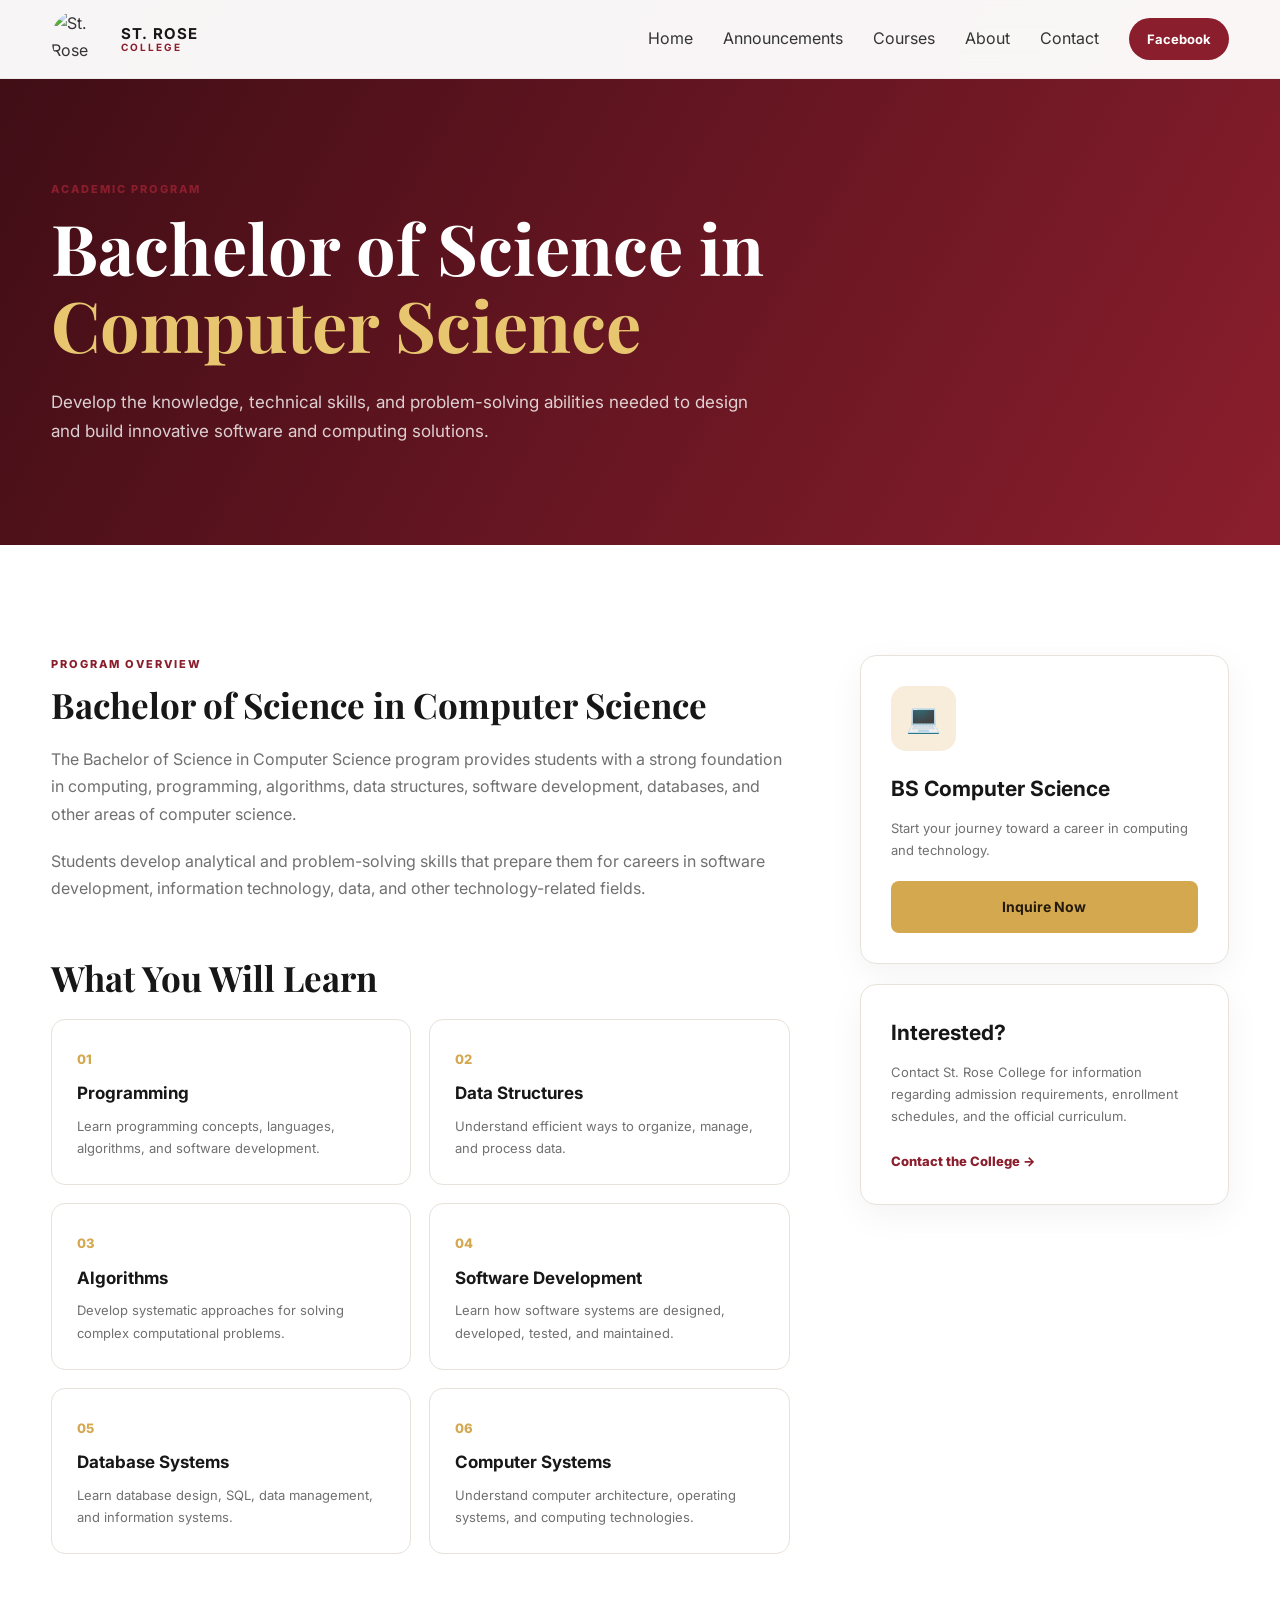
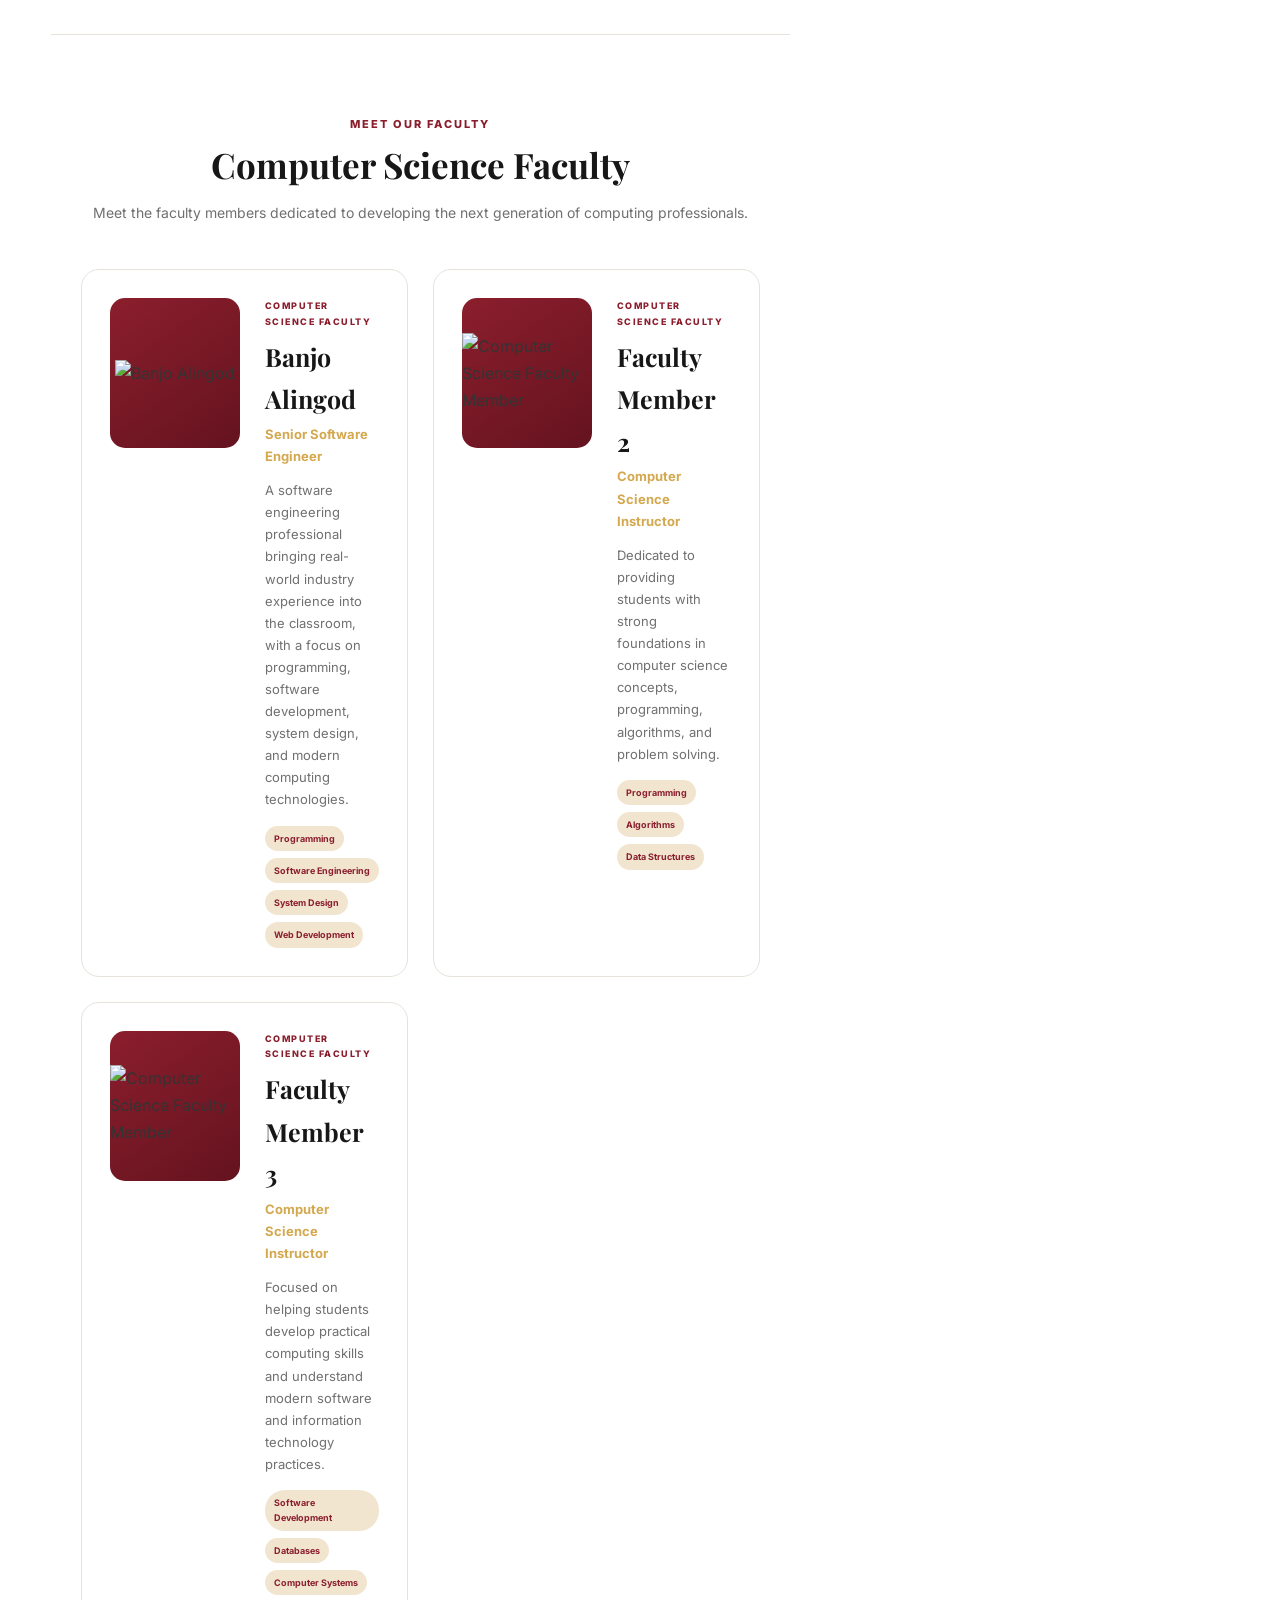
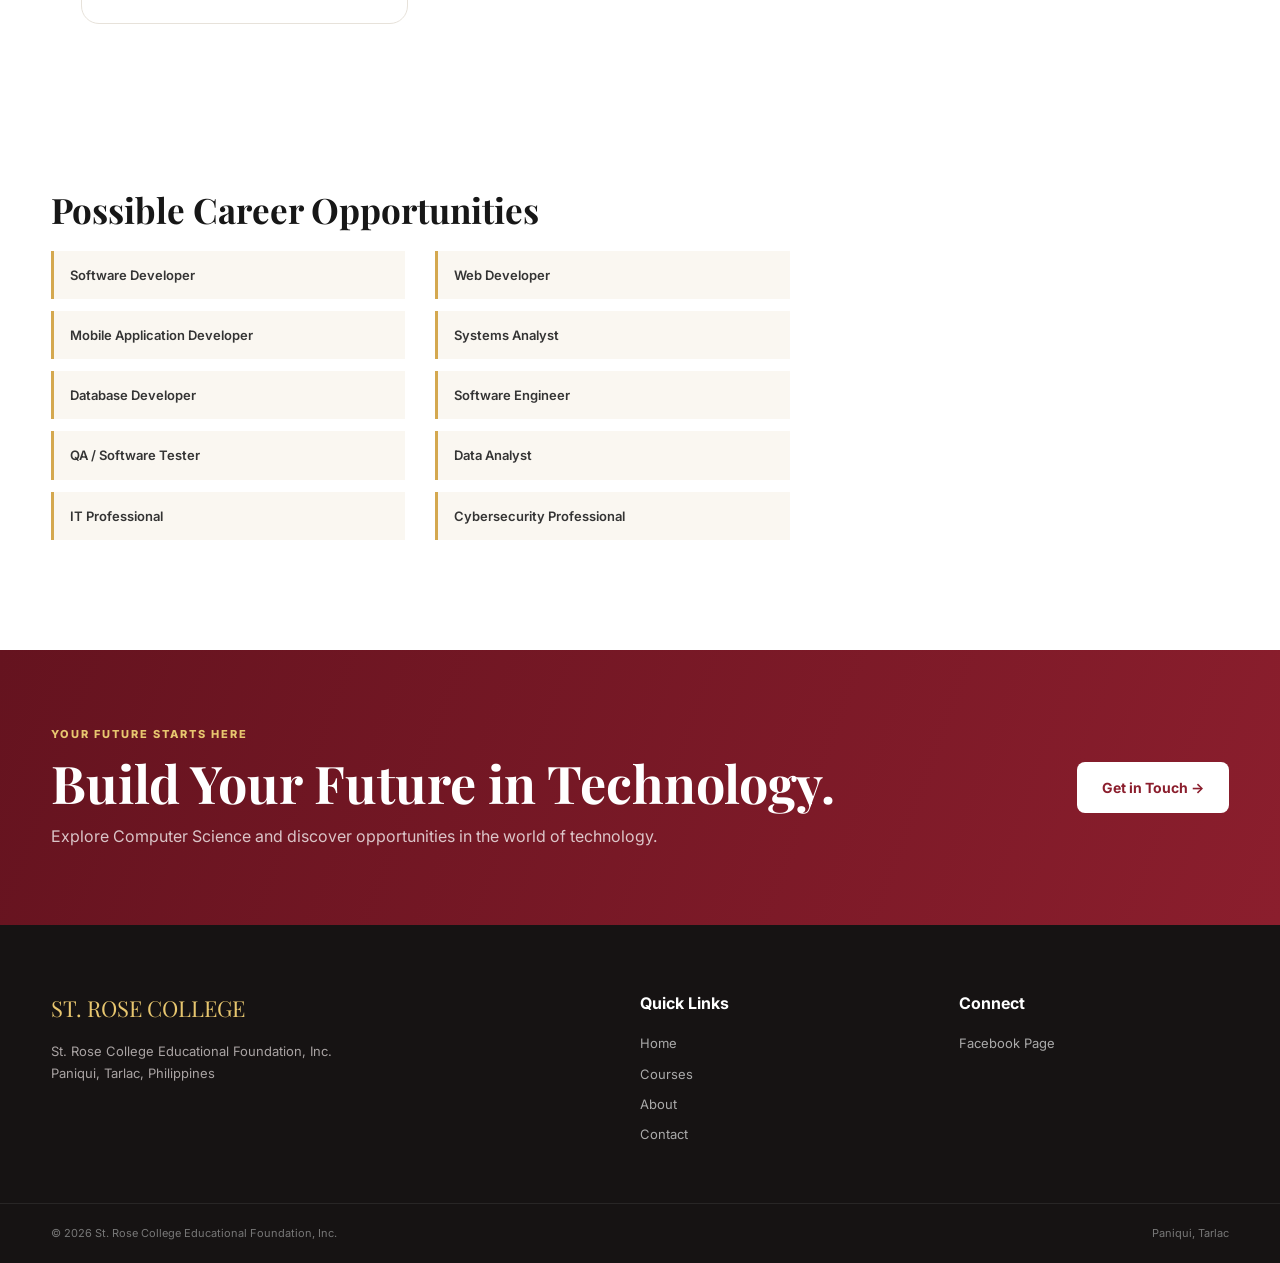
==== commit c267e928: "Update computer-science.html" ====
--- a/computer-science.html
+++ b/computer-science.html
@@ -221,154 +221,180 @@
 
 <!-- =========================================
      COMPUTER SCIENCE FACULTY
-     ========================================= -->
-
-<section class="faculty-section">
-
-    <div class="section-heading">
-
-        <span class="section-label">
-            MEET OUR FACULTY
-        </span>
-
-        <h2>
-            Computer Science Faculty
-        </h2>
-
-        <p>
-            Our faculty members bring academic knowledge,
-            industry experience, and a commitment to helping
-            students succeed in the field of computing.
-        </p>
-
-    </div>
-
-
-    <div class="faculty-grid">
-
-        <!-- BANJO ALINGOD -->
-
-        <article class="faculty-card featured-faculty">
-
-            <div class="faculty-photo">
-
-                <div class="faculty-initials">
-                    BA
-                </div>
-
-            </div>
-
-            <div class="faculty-info">
-
-                <span class="faculty-role">
-                    COMPUTER SCIENCE FACULTY
-                </span>
-
-                <h3>
-                    Banjo Alingod
-                </h3>
-
-                <p class="faculty-position">
-                    COMPUTER SCIENCE FACULTY
-                </p>
-
-                <p>
-                    Brings professional software development experience
-                    into the classroom, helping students connect
-                    programming concepts with real-world software
-                    engineering practices.
-                </p>
-
-                <div class="faculty-skills">
-
-                    <span>Software Development</span>
-                    <span>Programming</span>
-                    <span>System Design</span>
-                    <span>Web Development</span>
-
-                </div>
-
-            </div>
-
-        </article>
-
-
-        <!-- FACULTY 2 -->
-
-        <article class="faculty-card">
-
-            <div class="faculty-photo">
-
-                <div class="faculty-initials">
-                    CS
-                </div>
-
-            </div>
-
-            <div class="faculty-info">
-
-                <span class="faculty-role">
-                    COMPUTER SCIENCE FACULTY
-                </span>
-
-                <h3>
-                    Faculty Member
-                </h3>
-
-                <p class="faculty-position">
-                    Computer Science Instructor
-                </p>
-
-                <p>
-                    Dedicated to developing students' knowledge in
-                    programming, algorithms, data structures, and
-                    computer science fundamentals.
-                </p>
-
-            </div>
-
-        </article>
-
-
-        <!-- FACULTY 3 -->
-
-        <article class="faculty-card">
-
-            <div class="faculty-photo">
-
-                <div class="faculty-initials">
-                    IT
-                </div>
-
-            </div>
-
-            <div class="faculty-info">
-
-                <span class="faculty-role">
-                    COMPUTER SCIENCE FACULTY
-                </span>
-
-                <h3>
-                    Faculty Member
-                </h3>
-
-                <p class="faculty-position">
-                    Computer Science Instructor
-                </p>
-
-                <p>
-                    Provides students with practical knowledge in
-                    computing technologies, software development,
-                    and information systems.
-                </p>
-
-            </div>
-
-        </article>
-
-    </div>
-
-</section>
+========================================= -->
+
+            <section
+                class="section faculty-section"
+                id="faculty"
+            >
+            
+                <div class="container">
+            
+                    <div class="section-heading centered">
+            
+                        <span class="section-label">
+                            MEET OUR FACULTY
+                        </span>
+            
+                        <h2>
+                            Computer Science Faculty
+                        </h2>
+            
+                        <p>
+                            Meet the faculty members dedicated to developing
+                            the next generation of computing professionals.
+                        </p>
+            
+                    </div>
+            
+            
+                    <div class="faculty-grid">
+            
+            
+                        <!-- FACULTY 1 - BANJO -->
+            
+                        <article class="faculty-card">
+            
+                            <div class="faculty-photo">
+            
+                                <img
+                                    src="images/faculty-banjo.jpg"
+                                    alt="Banjo Alingod"
+                                >
+            
+                            </div>
+            
+                            <div class="faculty-info">
+            
+                                <span class="faculty-role">
+                                    COMPUTER SCIENCE FACULTY
+                                </span>
+            
+                                <h3>
+                                    Banjo Alingod
+                                </h3>
+            
+                                <p class="faculty-position">
+                                    Senior Software Engineer
+                                </p>
+            
+                                <p>
+                                    A software engineering professional bringing
+                                    real-world industry experience into the classroom,
+                                    with a focus on programming, software development,
+                                    system design, and modern computing technologies.
+                                </p>
+            
+                                <div class="faculty-skills">
+            
+                                    <span>Programming</span>
+                                    <span>Software Engineering</span>
+                                    <span>System Design</span>
+                                    <span>Web Development</span>
+            
+                                </div>
+            
+                            </div>
+            
+                        </article>
+            
+            
+                        <!-- FACULTY 2 -->
+            
+                        <article class="faculty-card">
+            
+                            <div class="faculty-photo">
+            
+                                <img
+                                    src="images/faculty-2.jpg"
+                                    alt="Computer Science Faculty Member"
+                                >
+            
+                            </div>
+            
+                            <div class="faculty-info">
+            
+                                <span class="faculty-role">
+                                    COMPUTER SCIENCE FACULTY
+                                </span>
+            
+                                <h3>
+                                    Faculty Member 2
+                                </h3>
+            
+                                <p class="faculty-position">
+                                    Computer Science Instructor
+                                </p>
+            
+                                <p>
+                                    Dedicated to providing students with strong
+                                    foundations in computer science concepts,
+                                    programming, algorithms, and problem solving.
+                                </p>
+            
+                                <div class="faculty-skills">
+            
+                                    <span>Programming</span>
+                                    <span>Algorithms</span>
+                                    <span>Data Structures</span>
+            
+                                </div>
+            
+                            </div>
+            
+                        </article>
+            
+            
+                        <!-- FACULTY 3 -->
+            
+                        <article class="faculty-card">
+            
+                            <div class="faculty-photo">
+            
+                                <img
+                                    src="images/faculty-3.jpg"
+                                    alt="Computer Science Faculty Member"
+                                >
+            
+                            </div>
+            
+                            <div class="faculty-info">
+            
+                                <span class="faculty-role">
+                                    COMPUTER SCIENCE FACULTY
+                                </span>
+            
+                                <h3>
+                                    Faculty Member 3
+                                </h3>
+            
+                                <p class="faculty-position">
+                                    Computer Science Instructor
+                                </p>
+            
+                                <p>
+                                    Focused on helping students develop practical
+                                    computing skills and understand modern software
+                                    and information technology practices.
+                                </p>
+            
+                                <div class="faculty-skills">
+            
+                                    <span>Software Development</span>
+                                    <span>Databases</span>
+                                    <span>Computer Systems</span>
+            
+                                </div>
+            
+                            </div>
+            
+                        </article>
+            
+                    </div>
+            
+                </div>
+            
+            </section>
 
 
             <h2 class="program-subtitle">
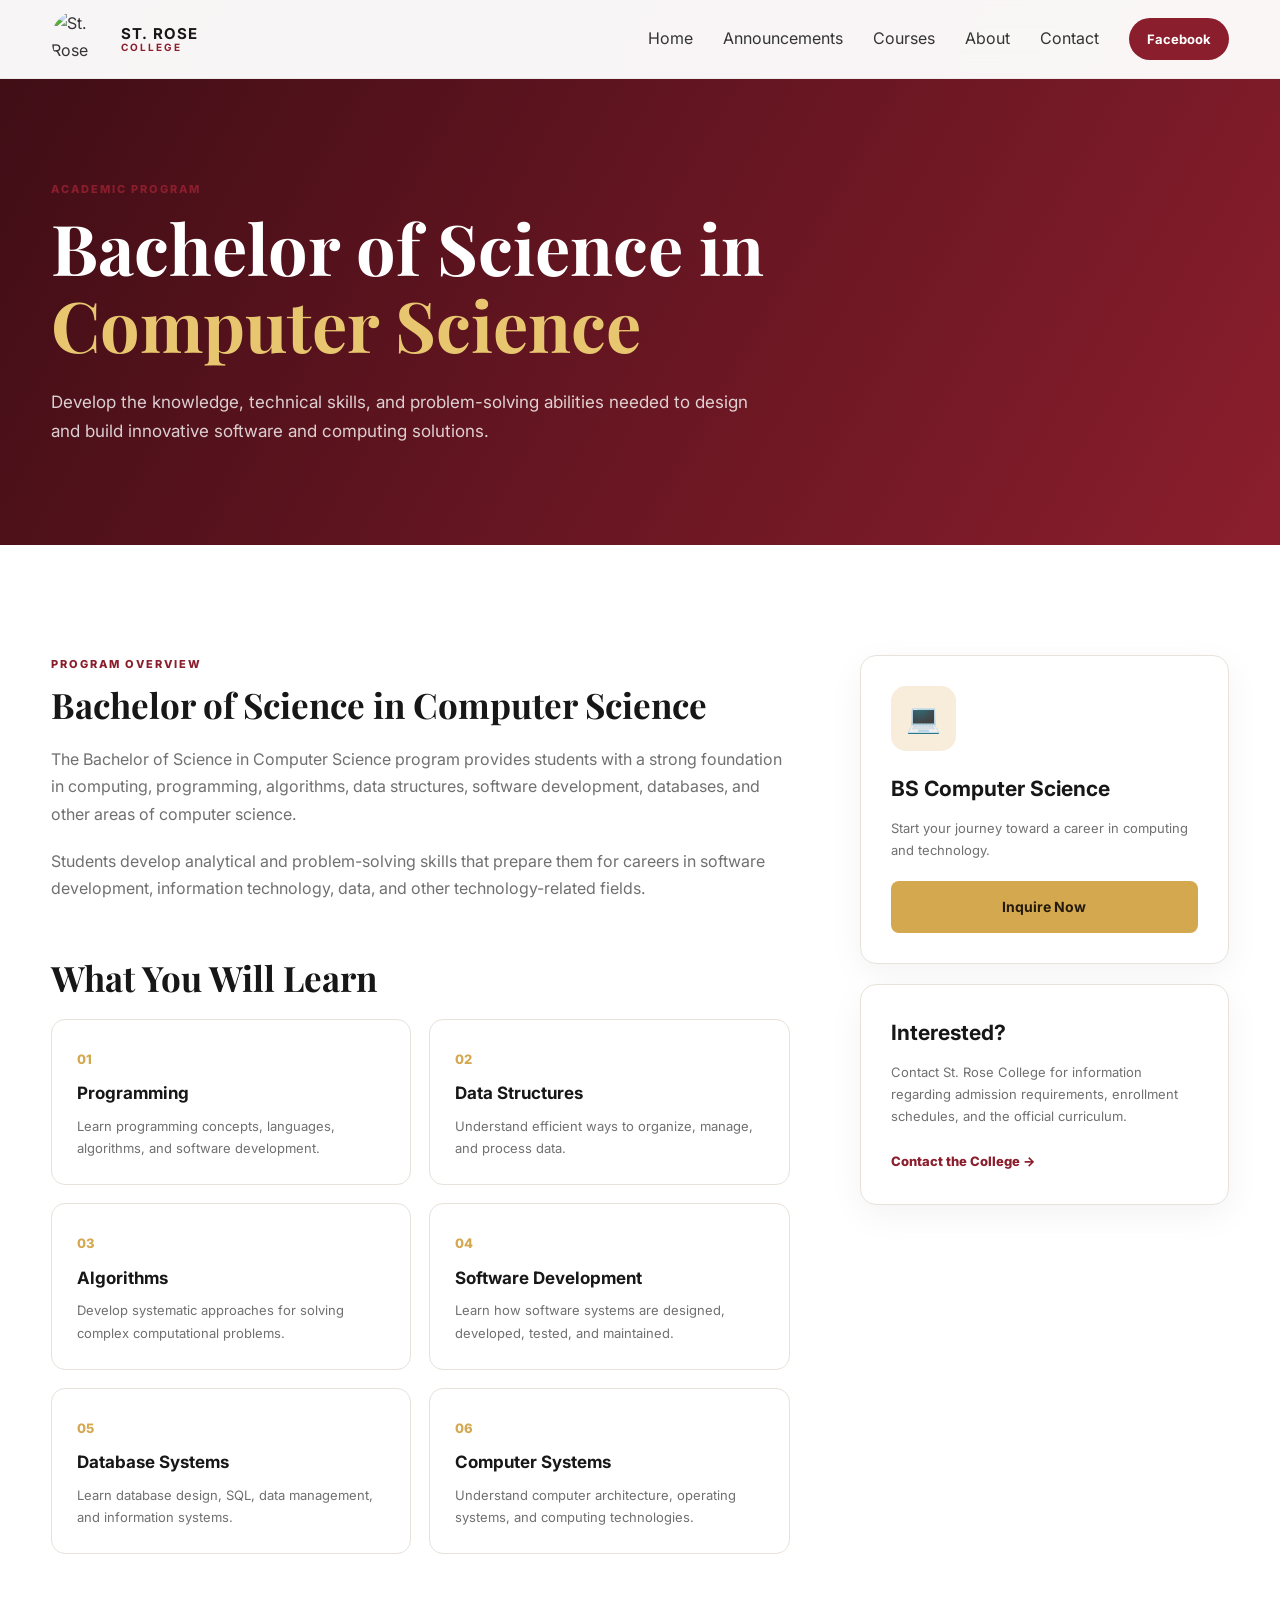
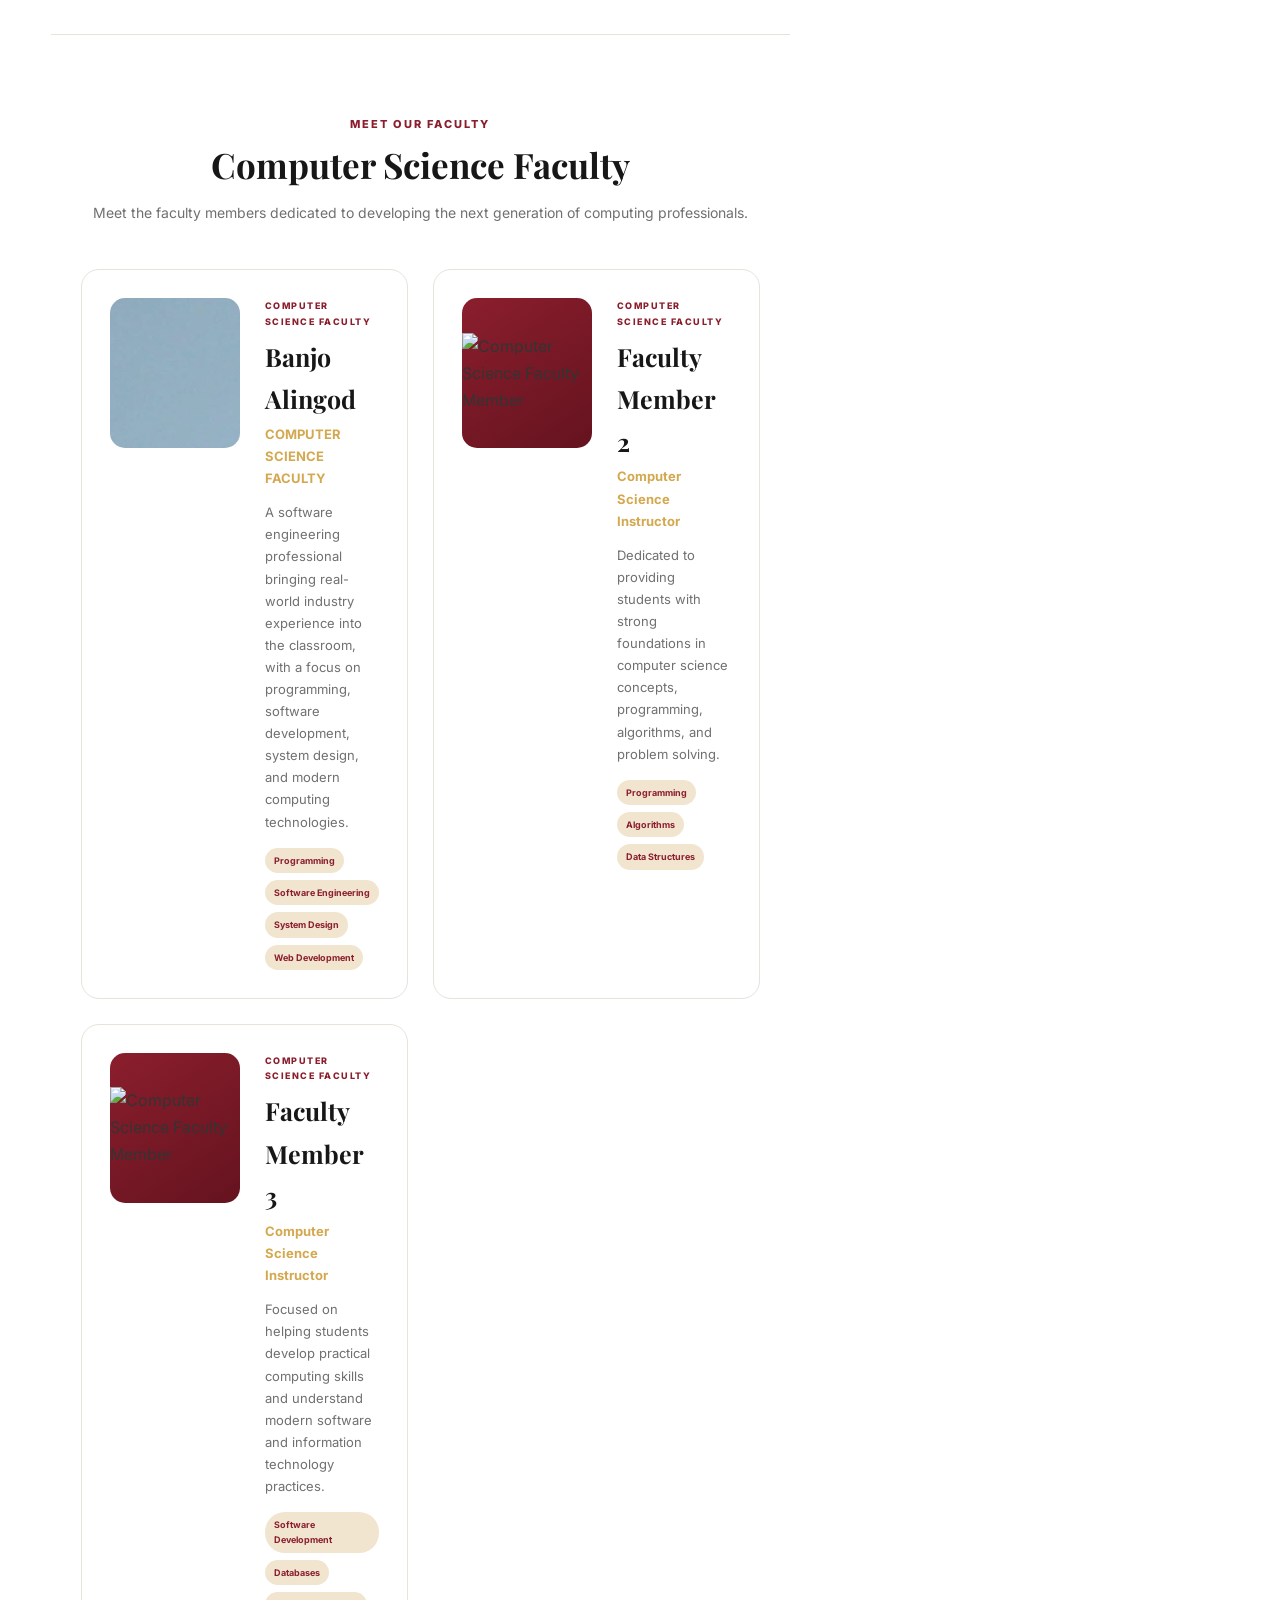
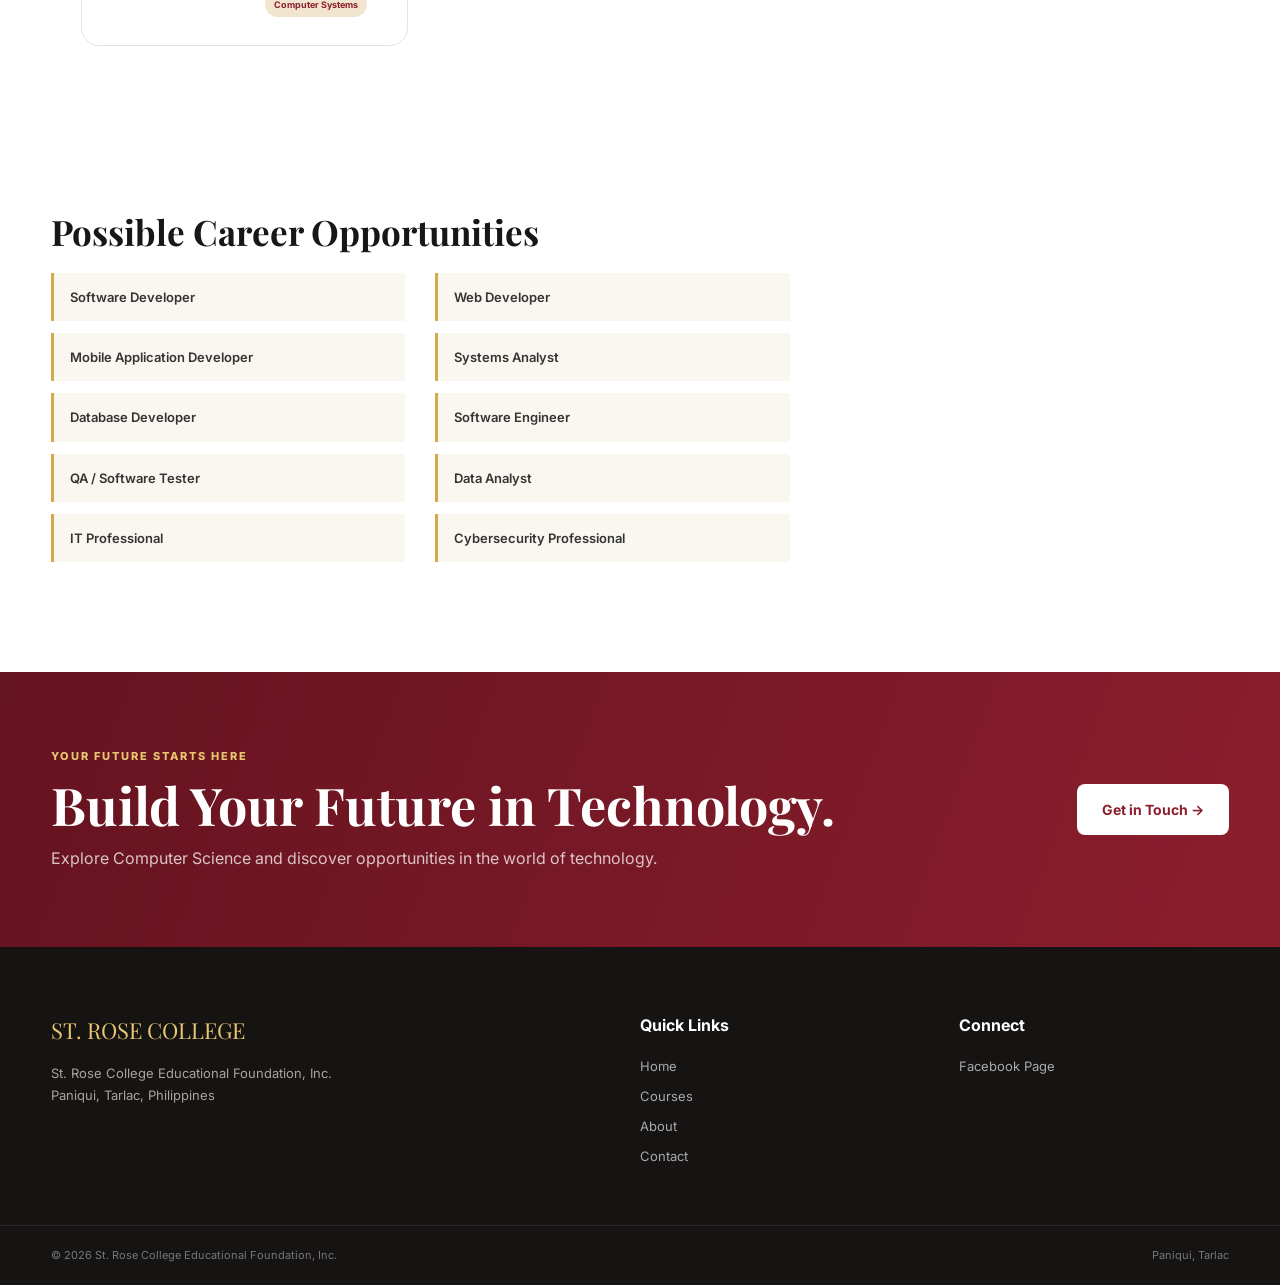
==== commit 0c26b45b: "Update computer-science.html" ====
--- a/computer-science.html
+++ b/computer-science.html
@@ -258,7 +258,7 @@
                             <div class="faculty-photo">
             
                                 <img
-                                    src="images/faculty-banjo.jpg"
+                                    src="Banjo.png"
                                     alt="Banjo Alingod"
                                 >
             
@@ -275,7 +275,7 @@
                                 </h3>
             
                                 <p class="faculty-position">
-                                    Senior Software Engineer
+                                    COMPUTER SCIENCE FACULTY
                                 </p>
             
                                 <p>
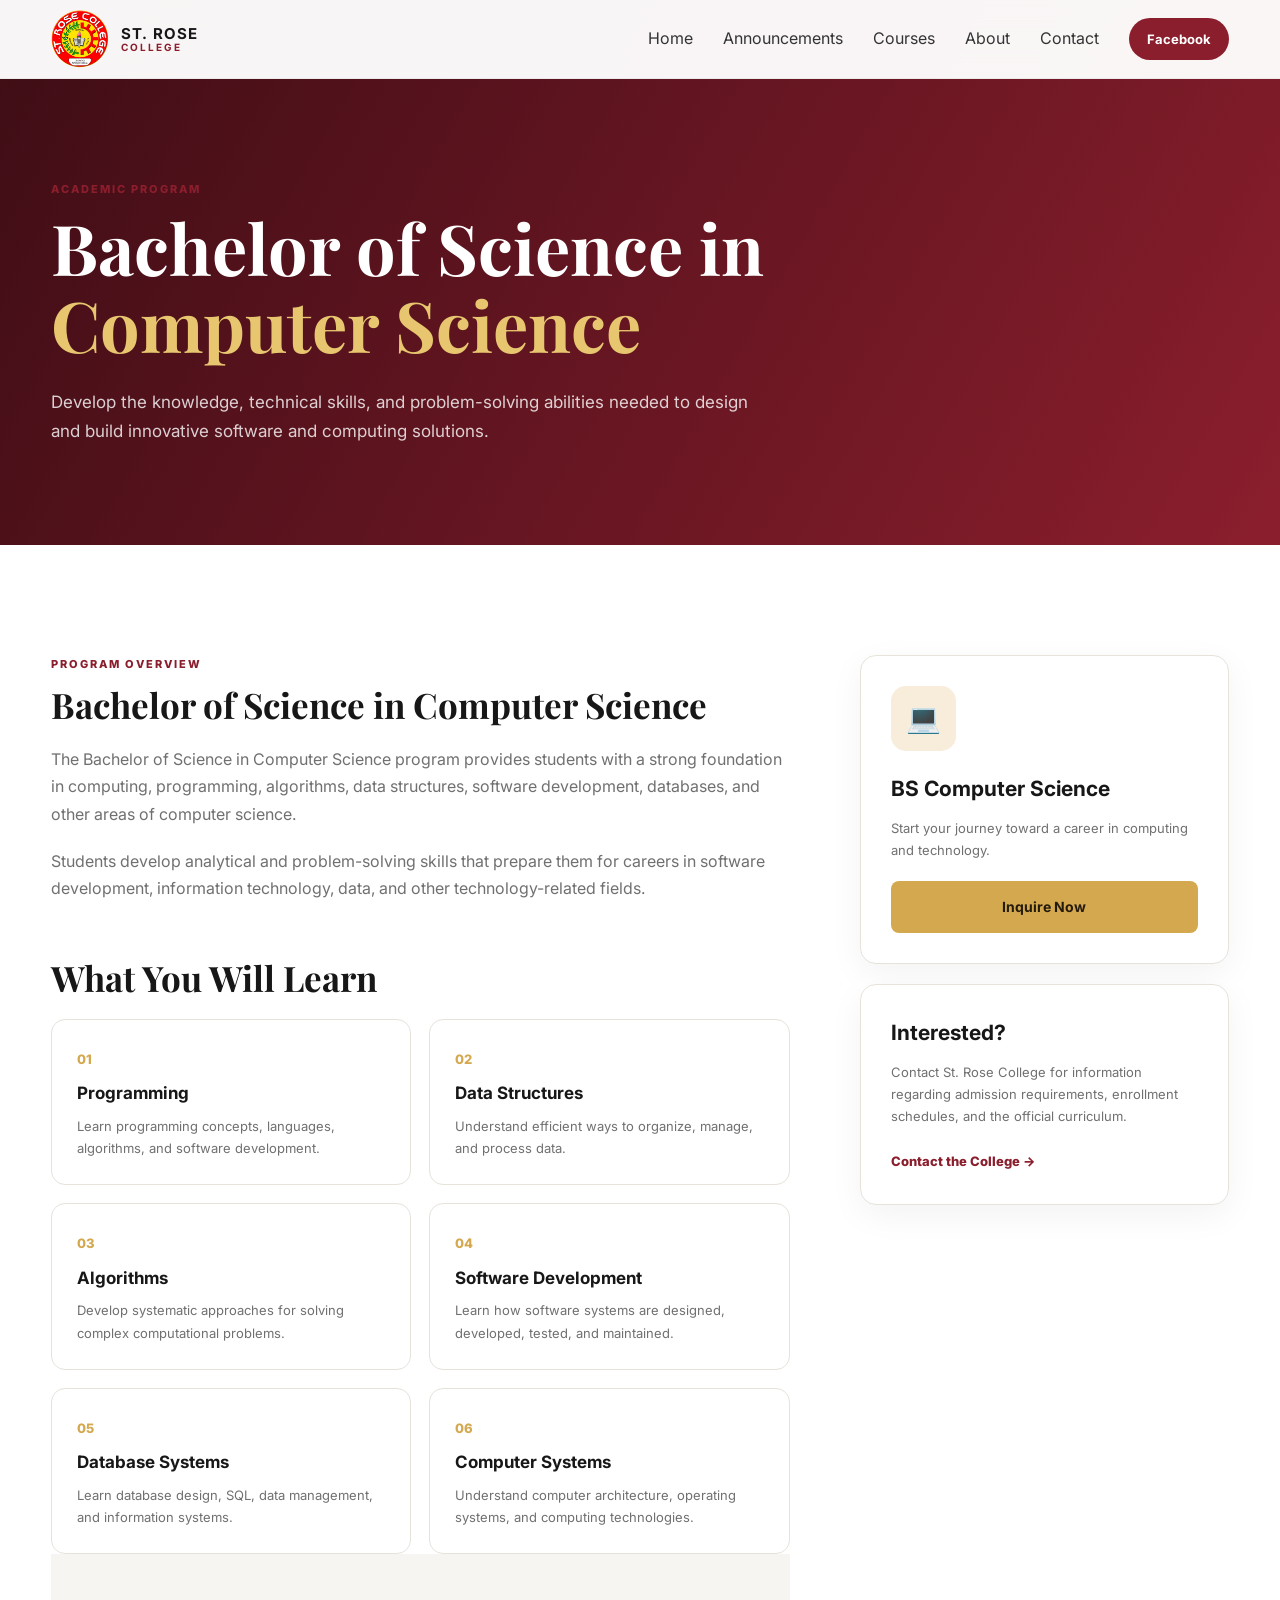
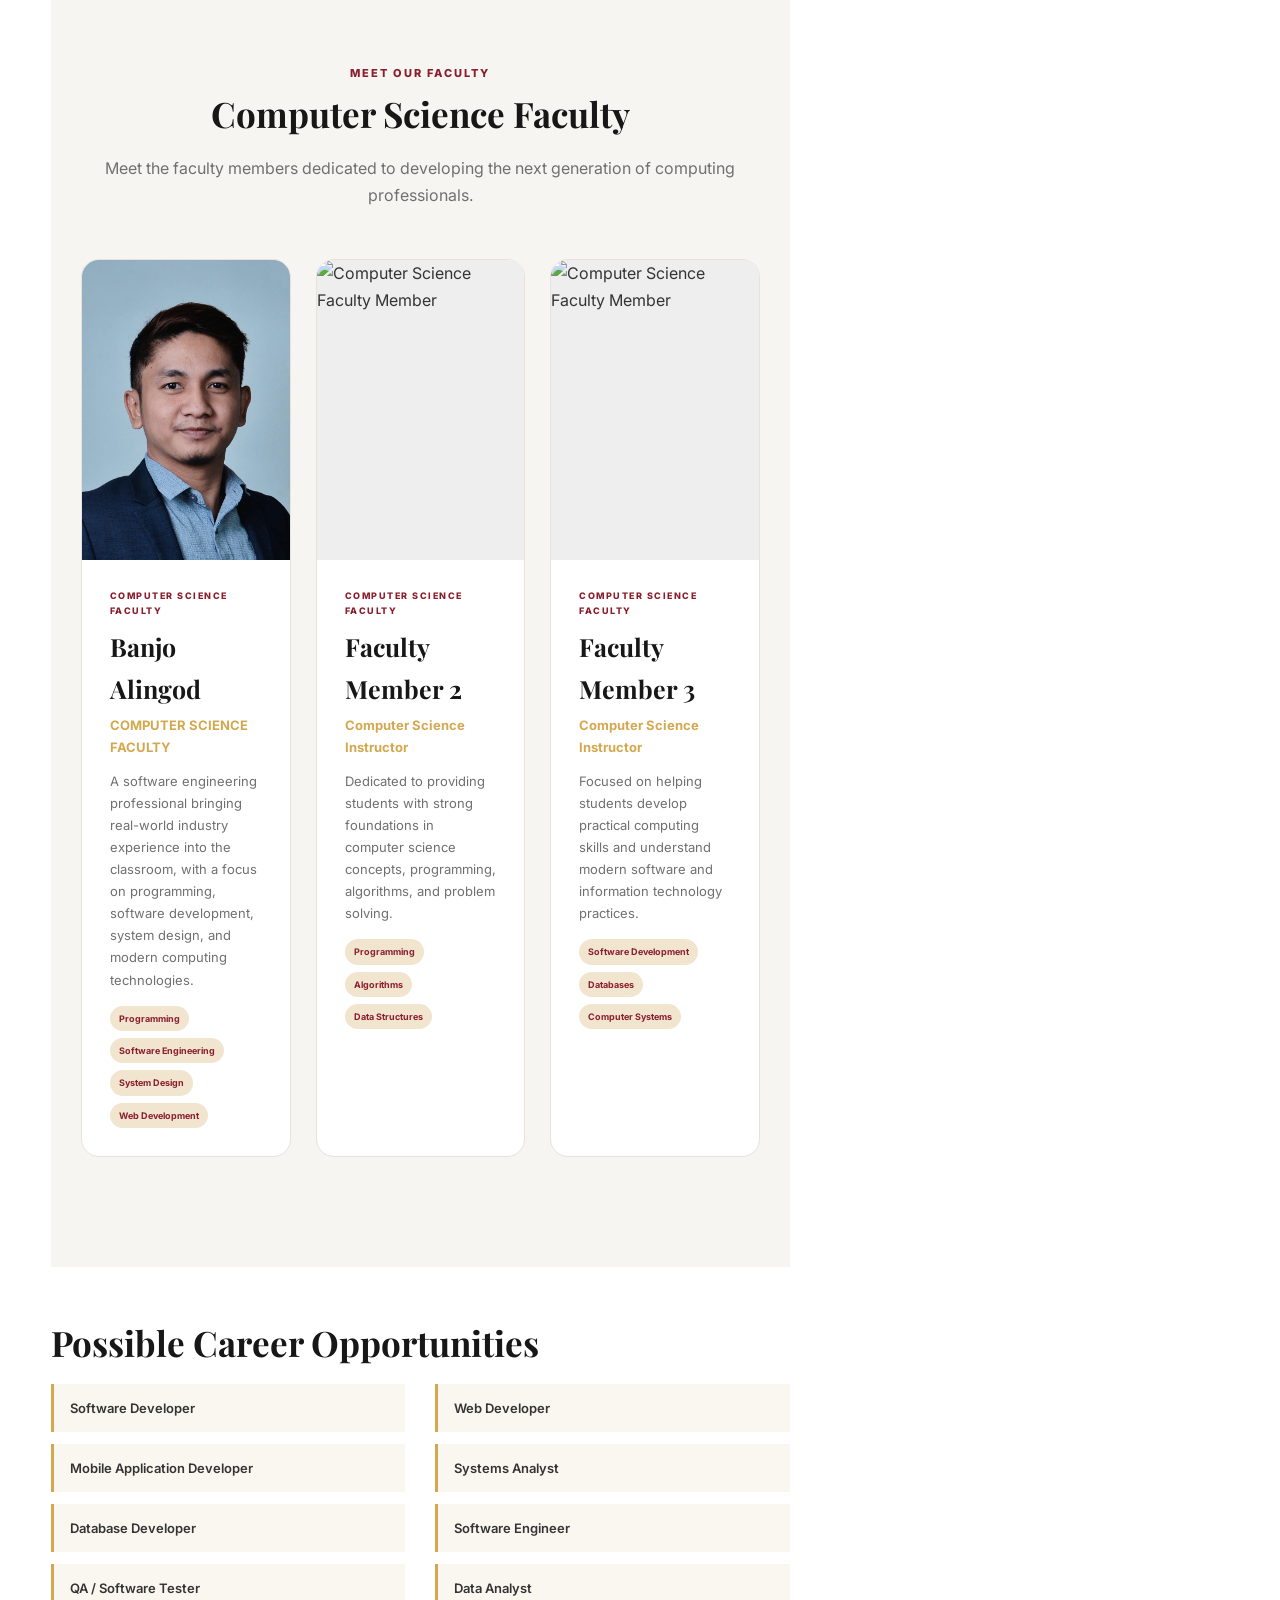
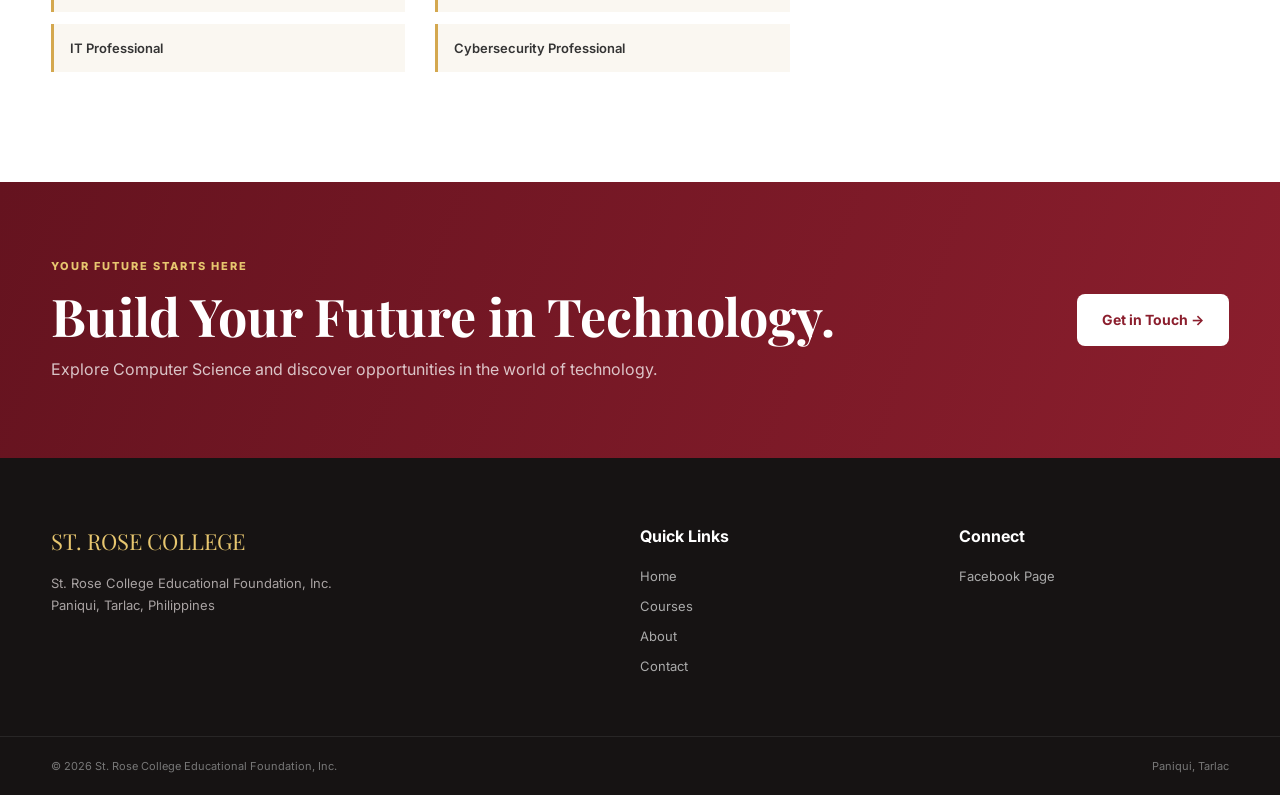
==== commit 70d26e7b: "Update computer-science.html" ====
--- a/computer-science.html
+++ b/computer-science.html
@@ -44,7 +44,7 @@
         <a href="index.html" class="logo">
 
             <img
-                src="images/st-rose-logo.jpg"
+                src="st-rose-logo.jpg"
                 alt="St. Rose College Logo"
                 class="college-logo"
             >
--- a/style.css
+++ b/style.css
@@ -1543,153 +1543,78 @@
 }
 
 /* =========================================
-   FACULTY SECTION
-   ========================================= */
+   FACULTY
+========================================= */
 
 .faculty-section {
-    margin-top: 80px;
-    padding-top: 80px;
-
-    border-top: 1px solid var(--border);
-}
-
-.faculty-section .section-heading {
-    display: block;
-
-    max-width: 700px;
-
-    margin-bottom: 45px;
-}
-
-.faculty-section .section-heading h2 {
-    margin-bottom: 15px;
-}
-
-.faculty-section .section-heading p {
-    color: var(--muted);
-
-    font-size: 14px;
-}
-
-
-/* FACULTY GRID */
+    background: #f7f5f1;
+}
 
 .faculty-grid {
     display: grid;
-
-    grid-template-columns: repeat(2, 1fr);
-
+    grid-template-columns: repeat(3, 1fr);
     gap: 25px;
 }
 
-
-/* FACULTY CARD */
-
 .faculty-card {
-    display: flex;
-
-    gap: 25px;
-
+    background: #ffffff;
+    border: 1px solid var(--border);
+    border-radius: 18px;
+    overflow: hidden;
+    transition: 0.3s;
+}
+
+.faculty-card:hover {
+    transform: translateY(-8px);
+    box-shadow: var(--shadow);
+}
+
+
+/* FACULTY PHOTO */
+
+.faculty-photo {
+    width: 100%;
+    height: 300px;
+    background: #eee;
+    overflow: hidden;
+}
+
+.faculty-photo img {
+    width: 100%;
+    height: 100%;
+
+    display: block;
+
+    object-fit: cover;
+
+    object-position: center top;
+
+    transition: transform 0.4s ease;
+}
+
+.faculty-card:hover .faculty-photo img {
+    transform: scale(1.05);
+}
+
+
+/* FACULTY INFORMATION */
+
+.faculty-info {
     padding: 28px;
-
-    background: white;
-
-    border: 1px solid var(--border);
-
-    border-radius: 18px;
-
-    transition: .3s;
-}
-
-.faculty-card:hover {
-    transform: translateY(-6px);
-
-    box-shadow: var(--shadow);
-
-    border-color: #d9b866;
-}
-
-
-/* FEATURED FACULTY */
-
-.featured-faculty {
-    grid-column: span 2;
-
-    background:
-        linear-gradient(
-            135deg,
-            #fff,
-            #faf5ea
-        );
-
-    border-color: #e3d2a7;
-}
-
-
-/* FACULTY PHOTO */
-
-.faculty-photo {
-    width: 130px;
-    height: 150px;
-
-    flex-shrink: 0;
-
-    display: grid;
-
-    place-items: center;
-
-    border-radius: 15px;
-
-    background:
-        linear-gradient(
-            145deg,
-            var(--primary),
-            var(--primary-dark)
-        );
-
-    overflow: hidden;
-}
-
-.faculty-initials {
-    width: 90px;
-    height: 90px;
-
-    display: grid;
-
-    place-items: center;
-
-    border-radius: 50%;
-
-    border: 3px solid var(--secondary);
-
-    color: white;
-
-    font-family: "Playfair Display", serif;
-
-    font-size: 30px;
-
-    font-weight: 800;
-}
-
-
-/* FACULTY INFORMATION */
-
-.faculty-info {
-    flex: 1;
 }
 
 .faculty-role {
     display: block;
 
+    color: var(--primary);
+
+    font-size: 9px;
+
+    font-weight: 800;
+
+    letter-spacing: 1.5px;
+
     margin-bottom: 7px;
-
-    color: var(--primary);
-
-    font-size: 9px;
-
-    font-weight: 800;
-
-    letter-spacing: 1.5px;
 }
 
 .faculty-info h3 {
@@ -1699,7 +1624,7 @@
 
     font-size: 25px;
 
-    margin-bottom: 2px;
+    margin-bottom: 3px;
 }
 
 .faculty-position {
@@ -1748,35 +1673,26 @@
 }
 
 
-/* MOBILE */
-
-@media (max-width: 800px) {
+/* =========================================
+   FACULTY RESPONSIVE
+========================================= */
+
+@media (max-width: 1000px) {
+
+    .faculty-grid {
+        grid-template-columns: 1fr 1fr;
+    }
+
+}
+
+@media (max-width: 650px) {
 
     .faculty-grid {
         grid-template-columns: 1fr;
     }
 
-    .featured-faculty {
-        grid-column: span 1;
-    }
-
-}
-
-
-@media (max-width: 600px) {
-
-    .faculty-card {
-        flex-direction: column;
-    }
-
     .faculty-photo {
-        width: 100%;
-        height: 180px;
-    }
-
-    .faculty-initials {
-        width: 100px;
-        height: 100px;
-    }
-
-}
+        height: 350px;
+    }
+
+}
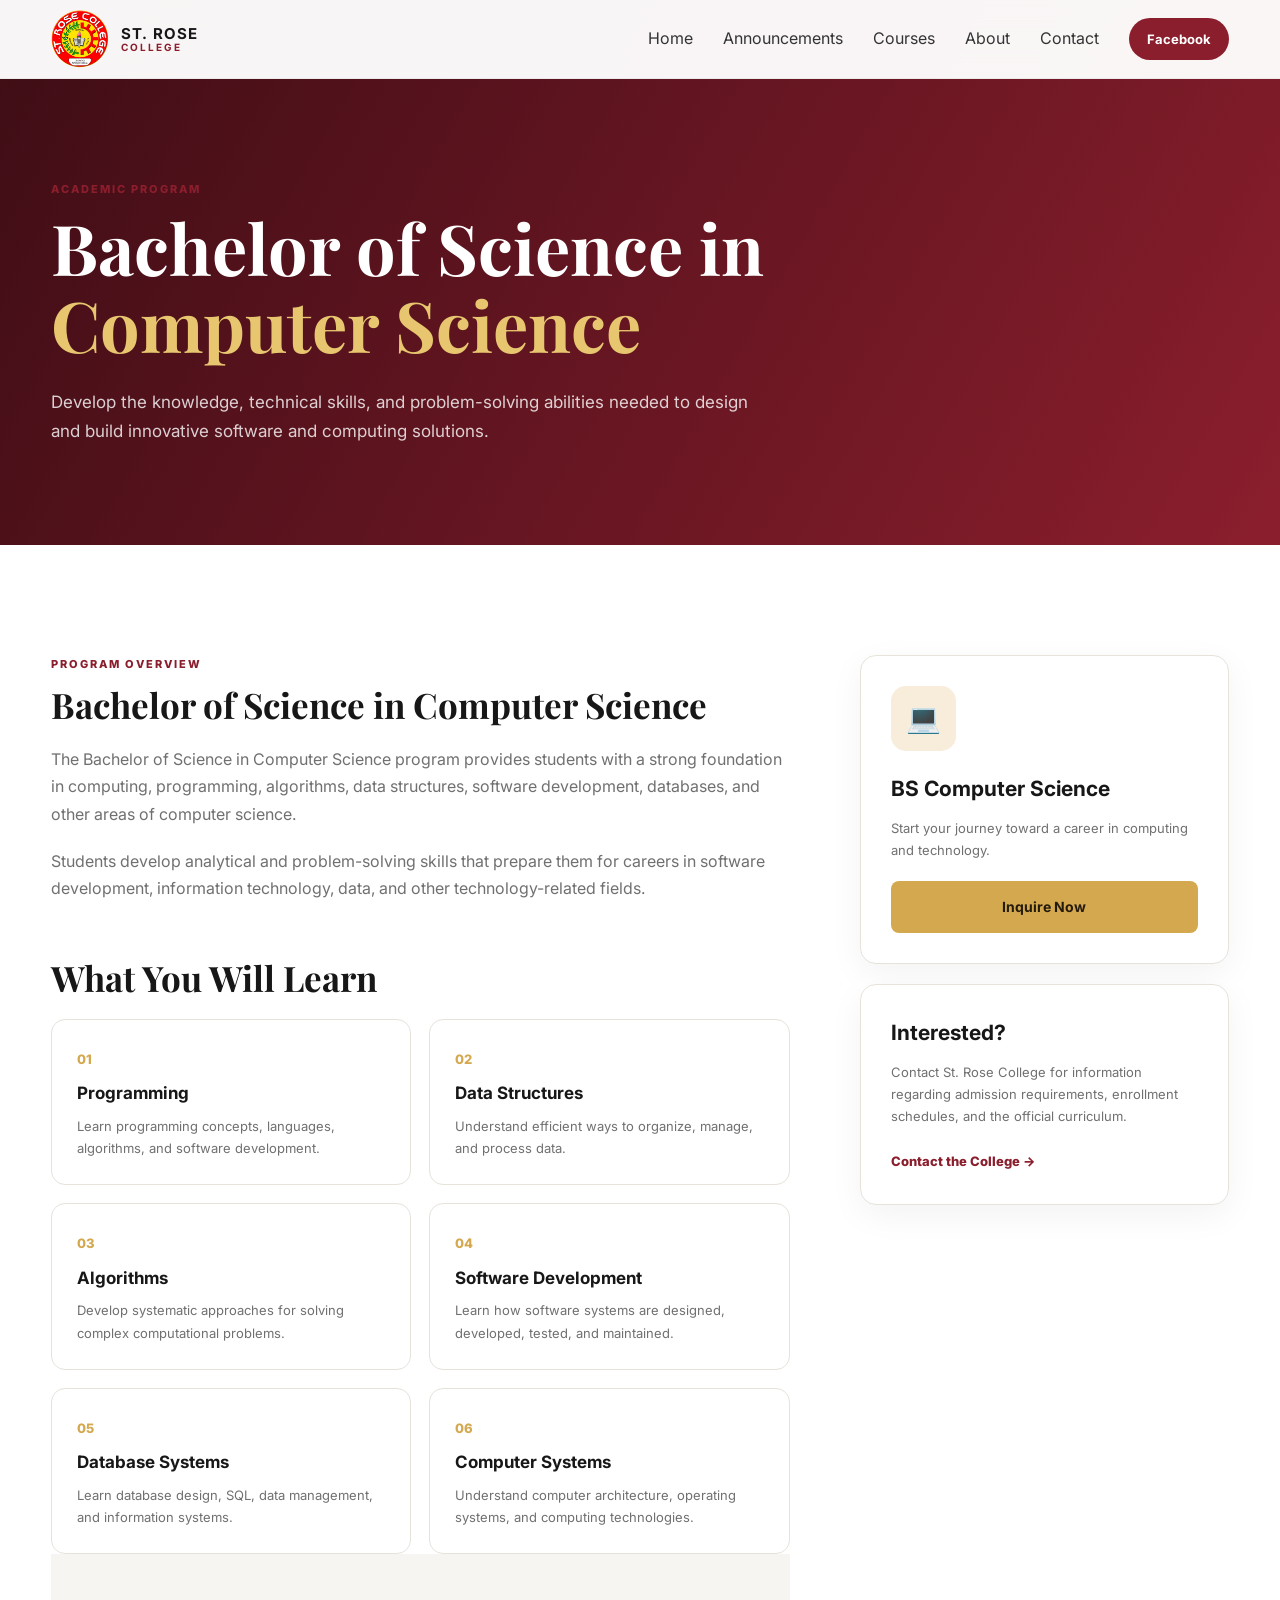
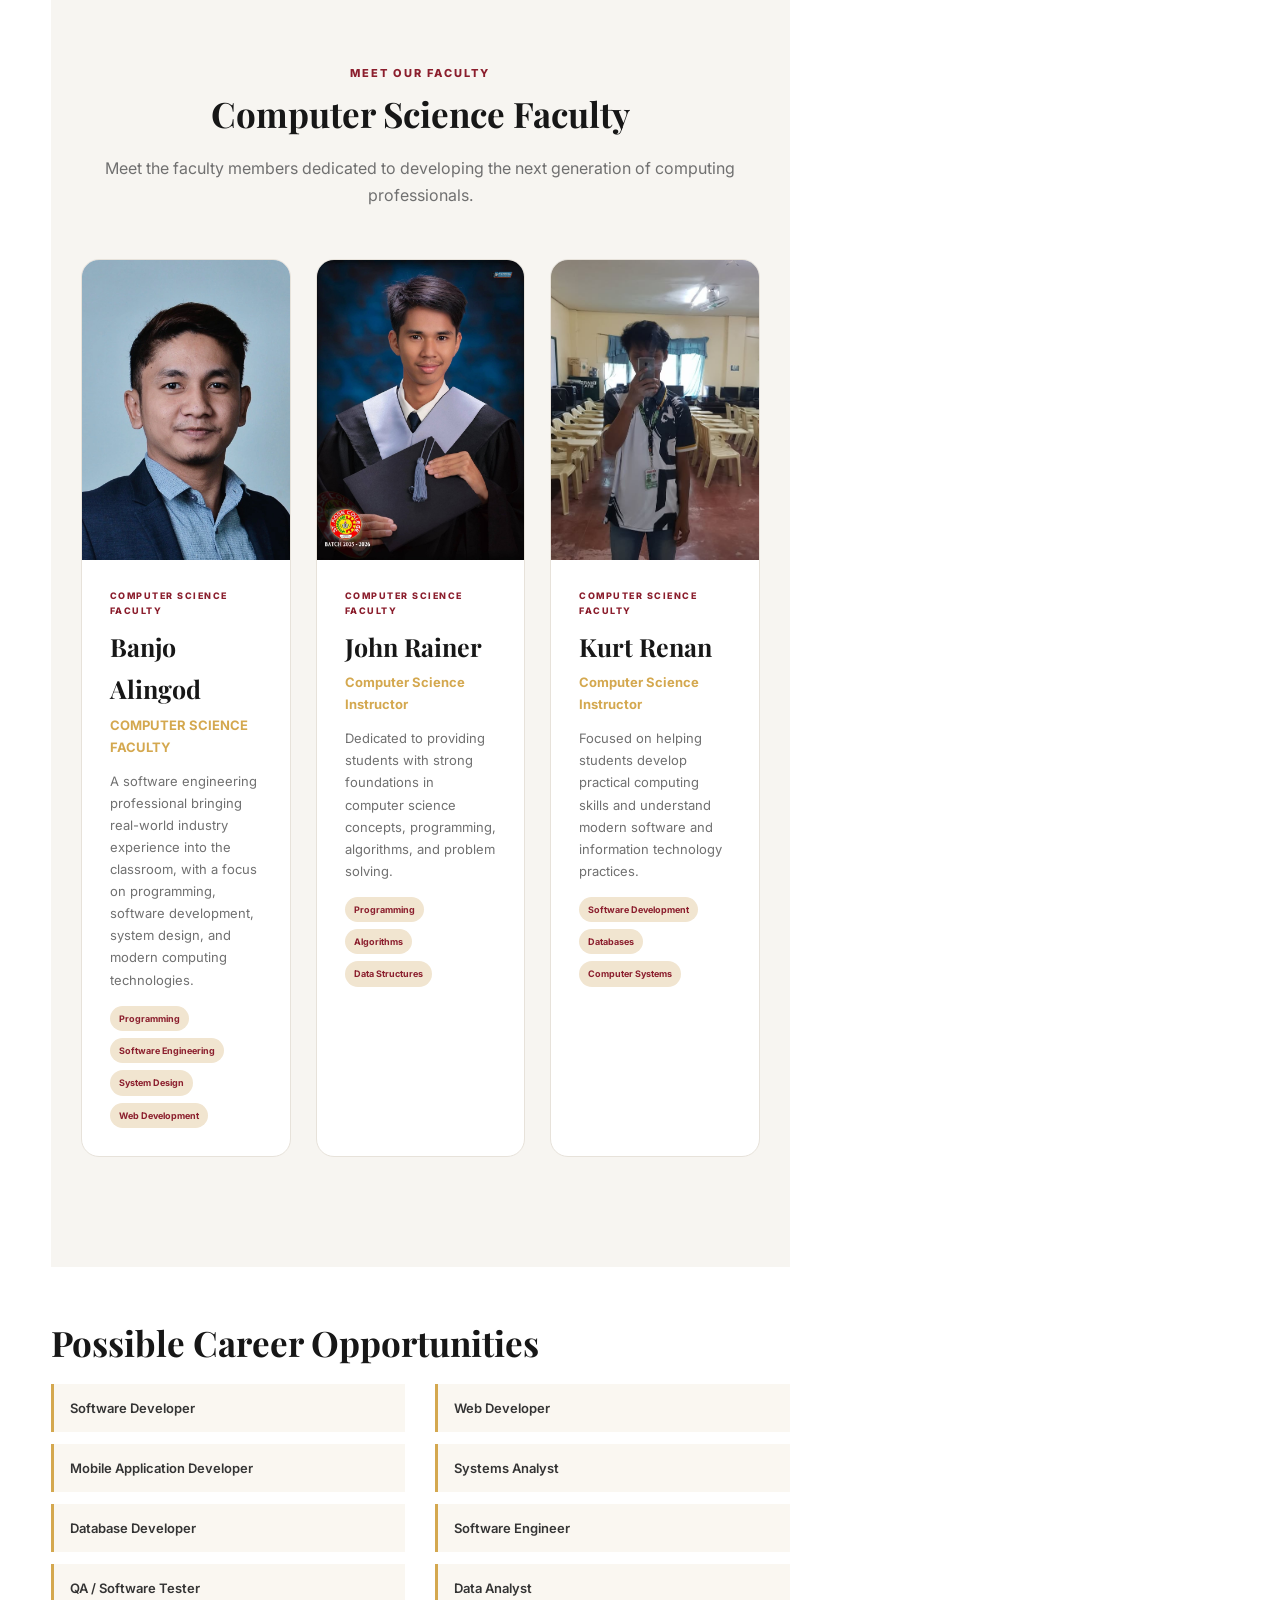
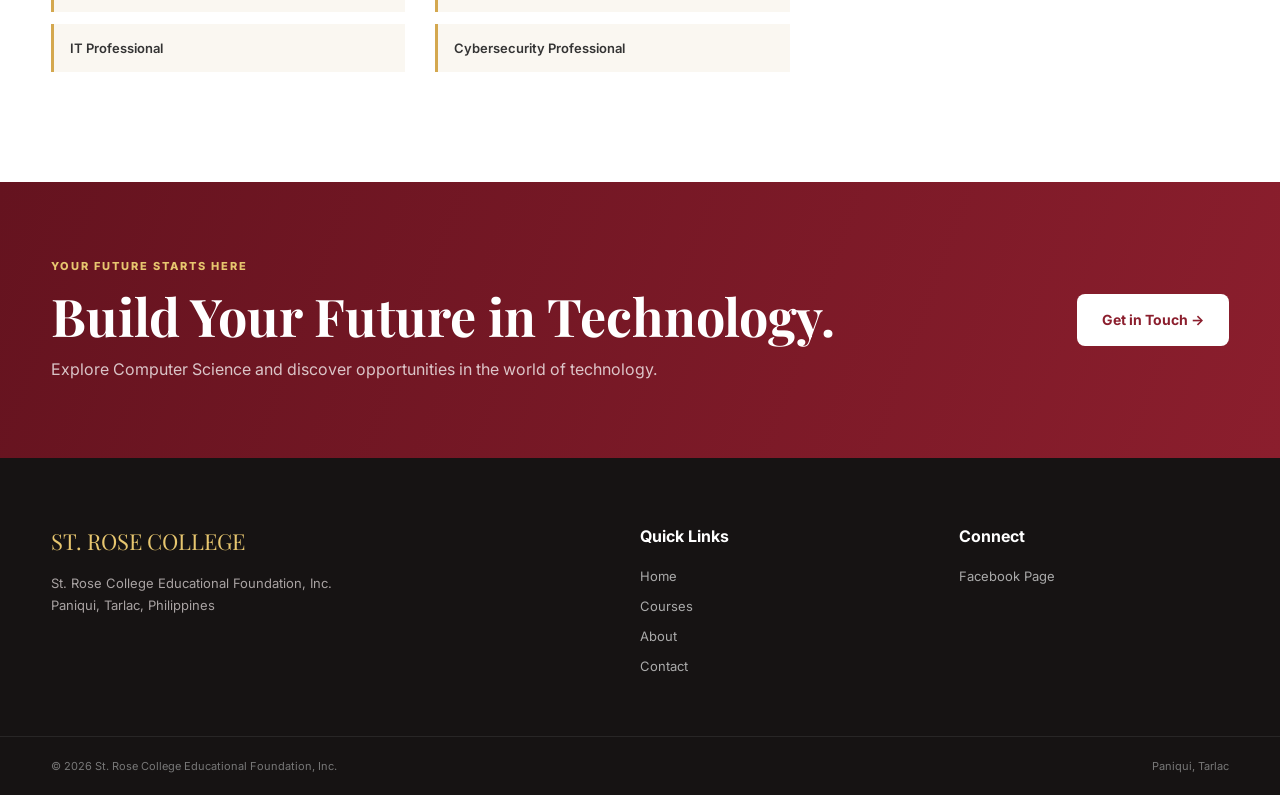
==== commit ee56250e: "Refactor computer-science.html structure and content" ====
--- a/computer-science.html
+++ b/computer-science.html
@@ -306,7 +306,7 @@
                             <div class="faculty-photo">
             
                                 <img
-                                    src="images/faculty-2.jpg"
+                                    src="images/John Rainer.jpg"
                                     alt="Computer Science Faculty Member"
                                 >
             
@@ -319,7 +319,7 @@
                                 </span>
             
                                 <h3>
-                                    Faculty Member 2
+                                    John Rainer
                                 </h3>
             
                                 <p class="faculty-position">
@@ -352,7 +352,7 @@
                             <div class="faculty-photo">
             
                                 <img
-                                    src="images/faculty-3.jpg"
+                                    src="images/Kurt.jpg"
                                     alt="Computer Science Faculty Member"
                                 >
             
@@ -365,7 +365,7 @@
                                 </span>
             
                                 <h3>
-                                    Faculty Member 3
+                                    Kurt Renan
                                 </h3>
             
                                 <p class="faculty-position">
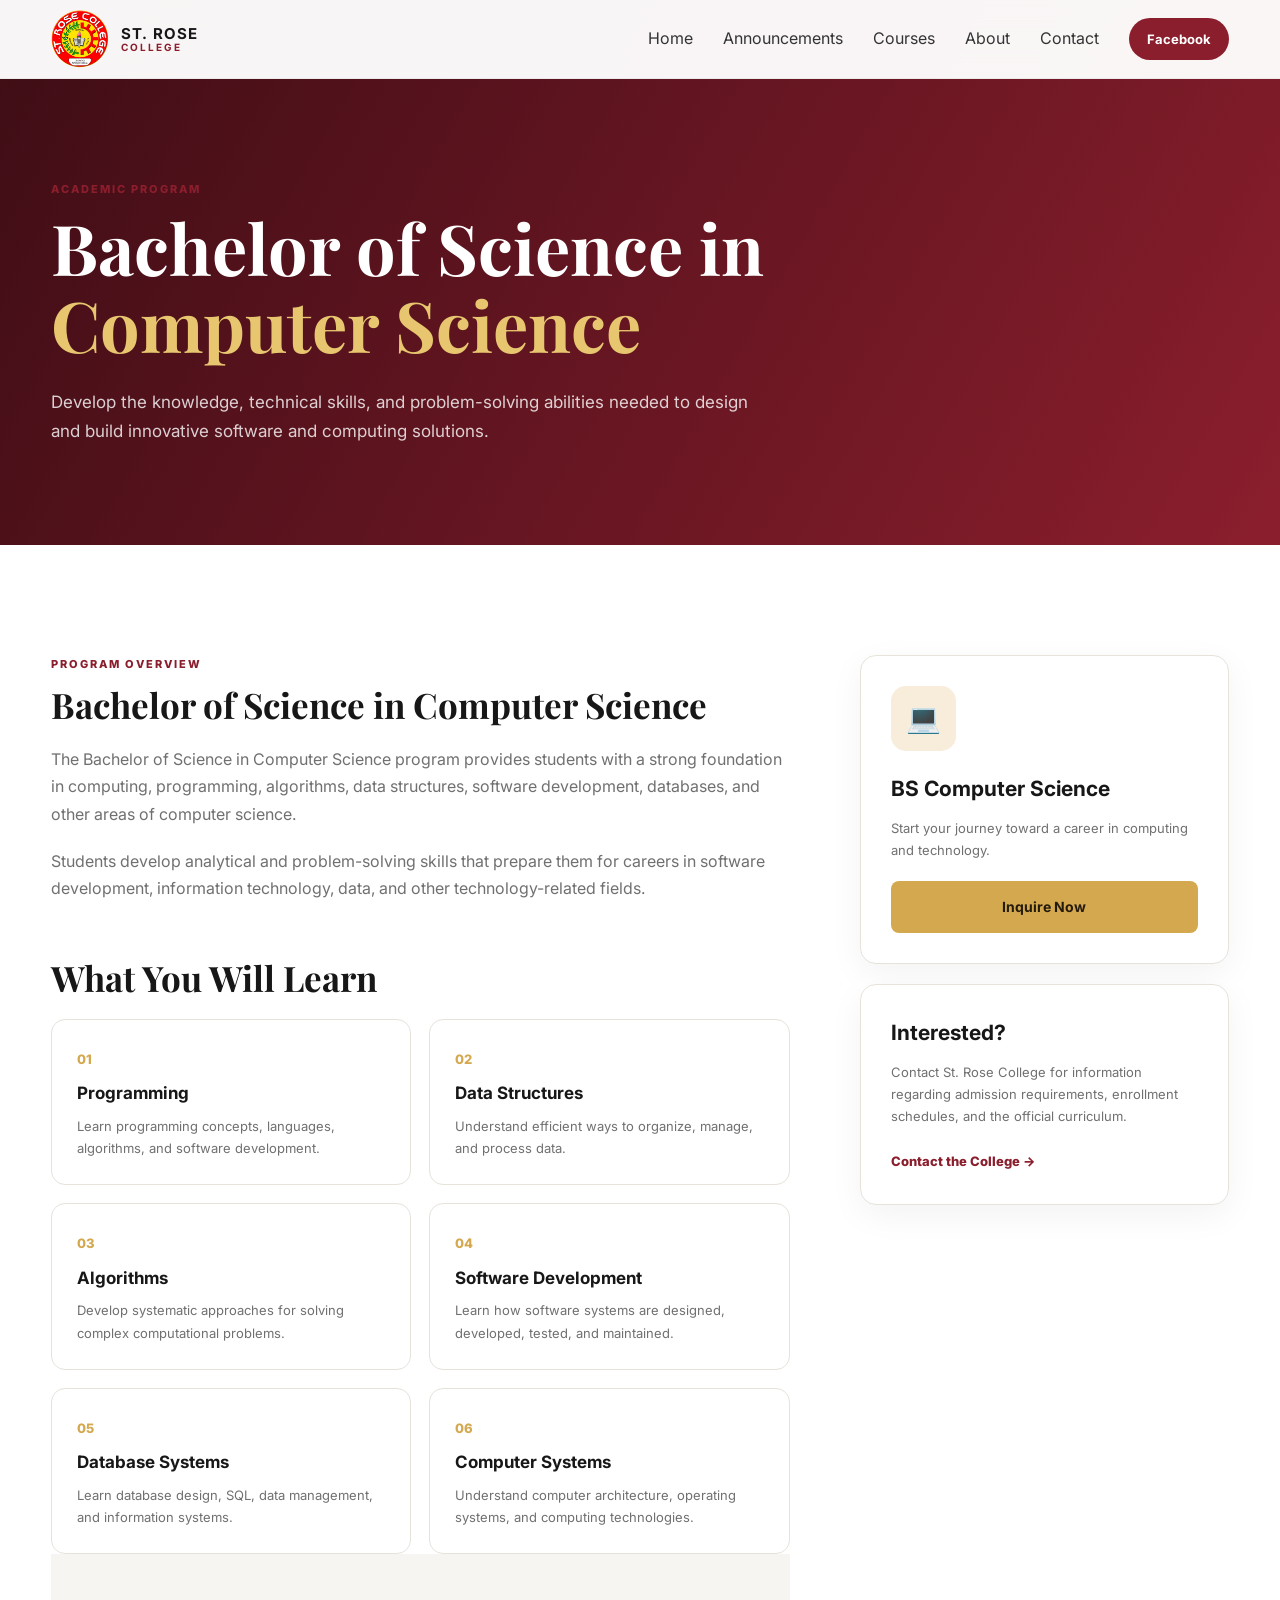
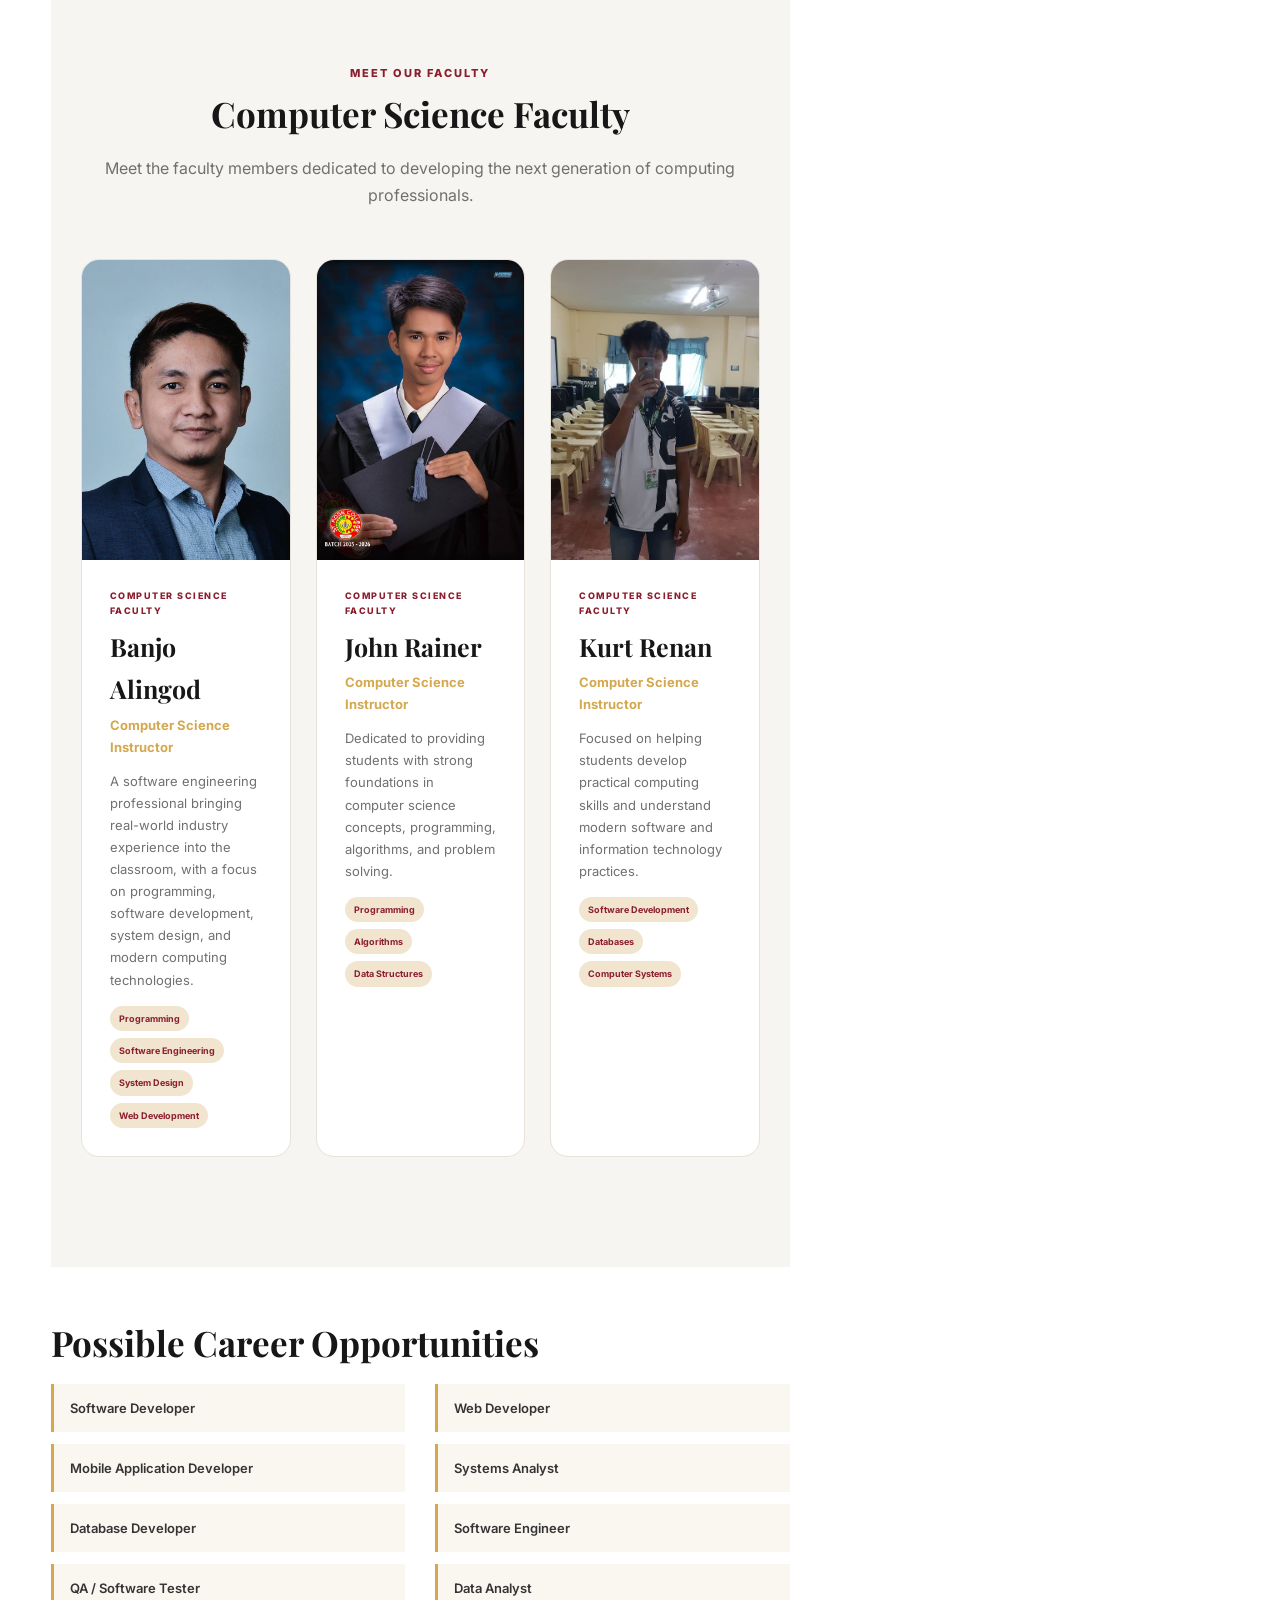
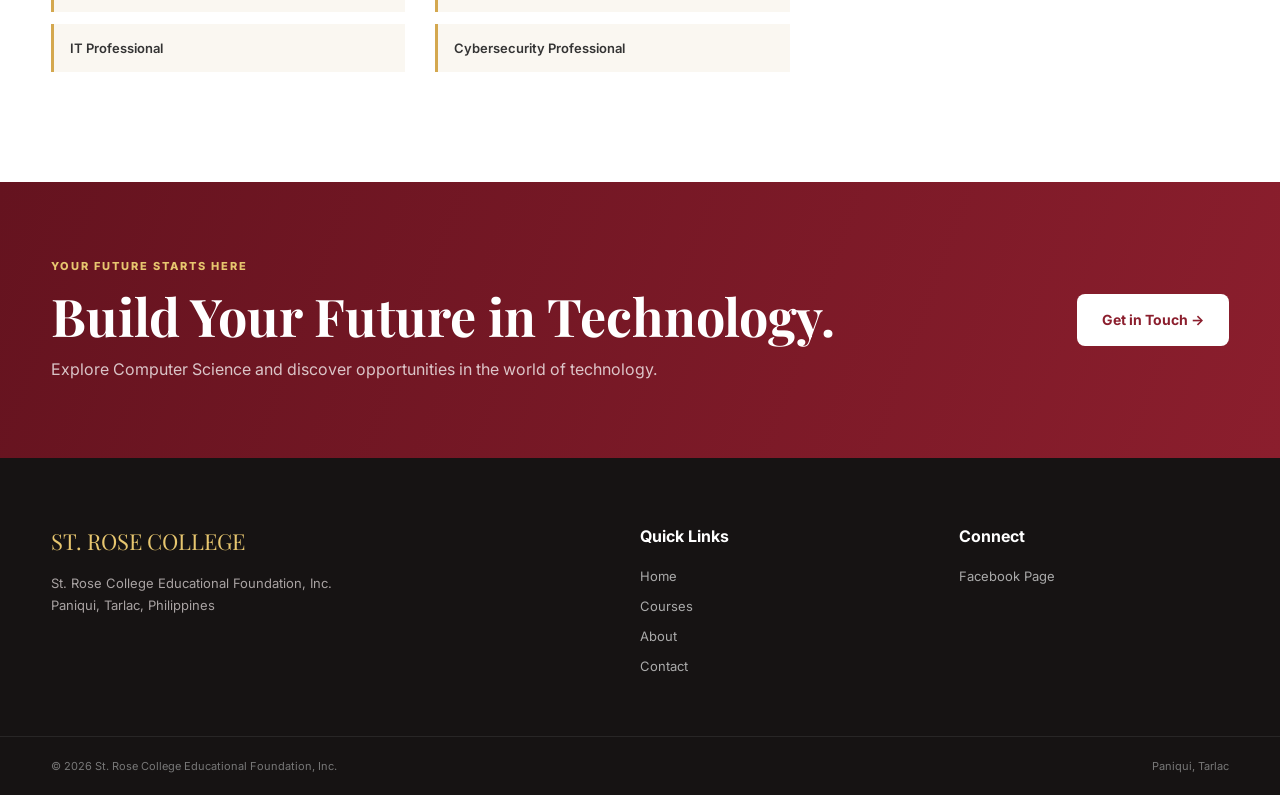
==== commit a223f765: "Update computer-science.html" ====
--- a/computer-science.html
+++ b/computer-science.html
@@ -275,7 +275,7 @@
                                 </h3>
             
                                 <p class="faculty-position">
-                                    COMPUTER SCIENCE FACULTY
+                                    Computer Science Instructor
                                 </p>
             
                                 <p>
